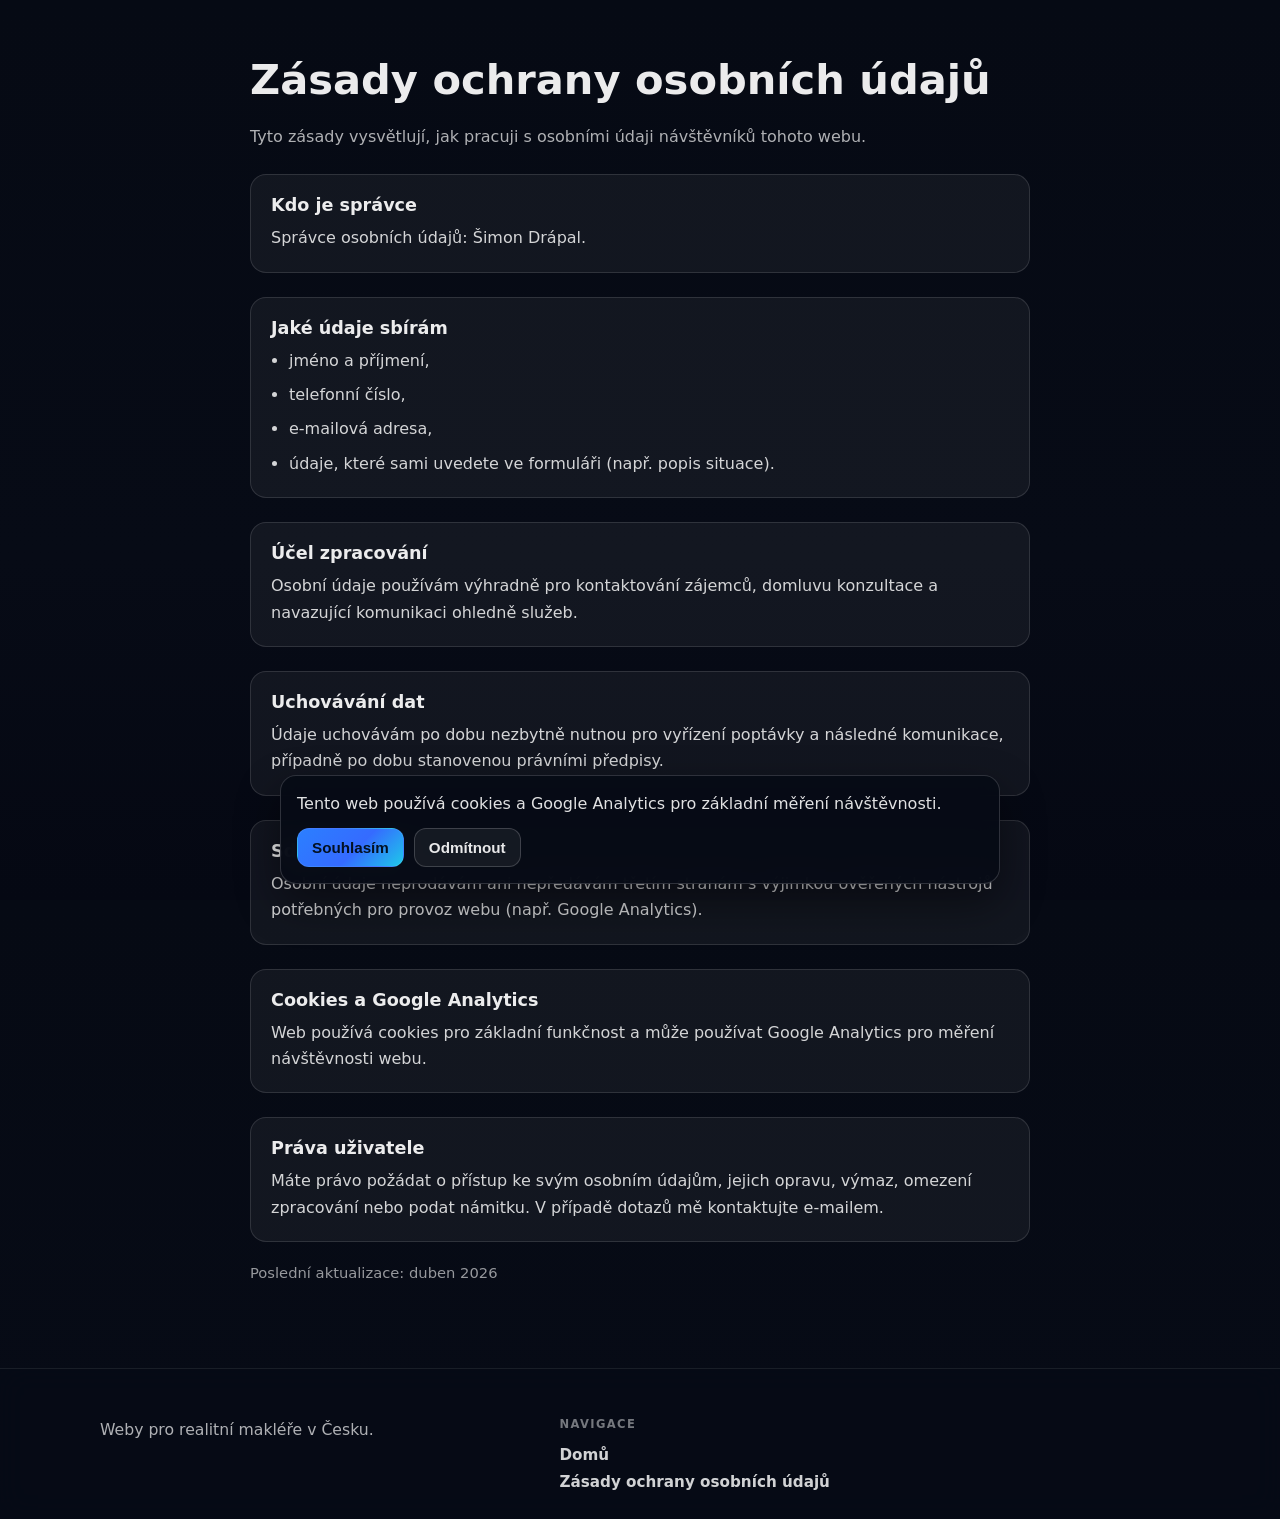
==== privacy-policy.html @ f8b569b1 "privacy policy stránka" ====
<!doctype html>
<html lang="cs">
  <head>
    <meta charset="UTF-8" />
    <meta name="viewport" content="width=device-width, initial-scale=1" />
    <title>Zásady ochrany osobních údajů | Šimon Drápal</title>
    <meta
      name="description"
      content="Zásady ochrany osobních údajů pro web Šimona Drápala."
    />
    <link rel="stylesheet" href="styles.css" />
    <style>
      body {
        padding-top: 0;
      }

      .privacy {
        padding: 56px 0 72px;
      }

      .privacy__wrap {
        max-width: 820px;
      }

      .privacy__title {
        margin: 0 0 20px;
        font-size: clamp(1.9rem, 5vw, 2.6rem);
        line-height: 1.15;
      }

      .privacy__section {
        margin-top: 24px;
        padding: 20px;
        border-radius: 16px;
        border: 1px solid rgba(255, 255, 255, 0.12);
        background: rgba(255, 255, 255, 0.05);
      }

      .privacy__section h2 {
        margin: 0 0 10px;
        font-size: 1.1rem;
      }

      .privacy__section p,
      .privacy__section li {
        margin: 0;
        color: rgba(255, 255, 255, 0.82);
        line-height: 1.65;
      }

      .privacy__section ul {
        margin: 0;
        padding-left: 18px;
        display: grid;
        gap: 8px;
      }

      .privacy__meta {
        margin-top: 22px;
        color: rgba(255, 255, 255, 0.58);
        font-size: 0.92rem;
      }
    </style>
  </head>
  <body>
    <main class="privacy">
      <div class="container privacy__wrap">
        <h1 class="privacy__title">Zásady ochrany osobních údajů</h1>
        <p class="p">
          Tyto zásady vysvětlují, jak pracuji s osobními údaji návštěvníků tohoto webu.
        </p>

        <section class="privacy__section">
          <h2>Kdo je správce</h2>
          <p>Správce osobních údajů: Šimon Drápal.</p>
        </section>

        <section class="privacy__section">
          <h2>Jaké údaje sbírám</h2>
          <ul>
            <li>jméno a příjmení,</li>
            <li>telefonní číslo,</li>
            <li>e-mailová adresa,</li>
            <li>údaje, které sami uvedete ve formuláři (např. popis situace).</li>
          </ul>
        </section>

        <section class="privacy__section">
          <h2>Účel zpracování</h2>
          <p>
            Osobní údaje používám výhradně pro kontaktování zájemců, domluvu konzultace
            a navazující komunikaci ohledně služeb.
          </p>
        </section>

        <section class="privacy__section">
          <h2>Uchovávání dat</h2>
          <p>
            Údaje uchovávám po dobu nezbytně nutnou pro vyřízení poptávky a následné
            komunikace, případně po dobu stanovenou právními předpisy.
          </p>
        </section>

        <section class="privacy__section">
          <h2>Sdílení údajů</h2>
          <p>
            Osobní údaje neprodávám ani nepředávám třetím stranám s výjimkou ověřených
            nástrojů potřebných pro provoz webu (např. Google Analytics).
          </p>
        </section>

        <section class="privacy__section">
          <h2>Cookies a Google Analytics</h2>
          <p>
            Web používá cookies pro základní funkčnost a může používat Google Analytics
            pro měření návštěvnosti webu.
          </p>
        </section>

        <section class="privacy__section">
          <h2>Práva uživatele</h2>
          <p>
            Máte právo požádat o přístup ke svým osobním údajům, jejich opravu, výmaz,
            omezení zpracování nebo podat námitku. V případě dotazů mě kontaktujte
            e-mailem.
          </p>
        </section>

        <p class="privacy__meta">Poslední aktualizace: duben 2026</p>
      </div>
    </main>

    <footer class="footer">
      <div class="container">
        <div class="footer__grid">
          <div class="footer__col">
            <p class="footer__tagline">Weby pro realitní makléře v Česku.</p>
          </div>
          <nav class="footer__col footer__col--nav" aria-label="Navigace v patičce">
            <h2 class="footer__heading">Navigace</h2>
            <ul class="footer__nav">
              <li><a class="footer__nav-link" href="/">Domů</a></li>
              <li><a class="footer__nav-link" href="/privacy-policy">Zásady ochrany osobních údajů</a></li>
            </ul>
          </nav>
        </div>
      </div>
    </footer>

    <script src="analytics.js" defer></script>
    <script src="cookie-consent.js" defer></script>
  </body>
</html>
---- styles.css ----
:root {
  --bg: #070b16;
  --panel: rgba(255, 255, 255, 0.06);
  --panel2: rgba(255, 255, 255, 0.085);
  --stroke: rgba(255, 255, 255, 0.12);
  --text: rgba(255, 255, 255, 0.92);
  --muted: rgba(255, 255, 255, 0.68);
  --muted2: rgba(255, 255, 255, 0.52);

  --accent: #2b7fff;
  --accent2: #22d3ee;
  --shadow: 0 18px 60px rgba(0, 0, 0, 0.55);
  --radius: 18px;
  --radius2: 24px;

  --container: 1120px;
  --header-h: 68px;
}

*,
*::before,
*::after {
  box-sizing: border-box;
}

html,
body {
  height: 100%;
}

html {
  scroll-behavior: smooth;
}

body {
  margin: 0;
  font-family: ui-sans-serif, system-ui, -apple-system, Segoe UI, Roboto, Ubuntu,
    Cantarell, Noto Sans, Helvetica, Arial;
  color: var(--text);
  padding-top: var(--header-h);
  background-color: var(--bg);
  /* Základní pozadí (jednotné). Sekce mají vlastní panely níž. */
  background-image: linear-gradient(180deg, #060a14 0%, var(--bg) 62%, #050813 100%);
  overflow-x: hidden;
}

img {
  max-width: 100%;
  display: block;
}

a {
  color: inherit;
  text-decoration: none;
}

.container {
  max-width: var(--container);
  margin: 0 auto;
  padding: 0 20px;
}

.section {
  padding: 84px 0;
  position: relative;
  isolation: isolate;
}

.section--tight {
  padding: 64px 0;
}

/* Vizuální oddělení sekcí: každý blok má vlastní panel (nepřetéká do dalších). */
main > .section::before {
  content: "";
  position: absolute;
  inset: 0;
  z-index: -1;
  background: rgba(255, 255, 255, 0.02);
  border-top: 1px solid rgba(255, 255, 255, 0.06);
  border-bottom: 1px solid rgba(255, 255, 255, 0.06);
}

main > .section:nth-of-type(even)::before {
  background:
    radial-gradient(900px circle at 15% 15%, rgba(43, 127, 255, 0.10), rgba(43, 127, 255, 0) 62%),
    radial-gradient(700px circle at 90% 40%, rgba(34, 211, 238, 0.08), rgba(34, 211, 238, 0) 60%),
    rgba(255, 255, 255, 0.02);
}

main > .section:nth-of-type(odd)::before {
  background:
    radial-gradient(850px circle at 80% 10%, rgba(43, 127, 255, 0.08), rgba(43, 127, 255, 0) 60%),
    rgba(255, 255, 255, 0.02);
}

.section__header {
  max-width: 760px;
  margin: 0 0 22px;
}

/* Realitní dekorace v sekcích (stejný jazyk jako hero — siluety města / line-art budovy) */
.section--re {
  overflow: hidden;
}

.section--re > .container {
  position: relative;
  z-index: 1;
}

.re-sec {
  position: absolute;
  pointer-events: none;
  z-index: 0;
}

.re-sec__svg {
  display: block;
  width: 100%;
  height: 100%;
}

.re-sec--skyline {
  bottom: 0;
  left: 0;
  right: 0;
  height: min(22vh, 220px);
  display: flex;
  align-items: flex-end;
  justify-content: center;
}

.re-sec--skyline .re-sec__svg {
  width: 125%;
  min-width: 960px;
  max-width: none;
  height: 100%;
  min-height: 112px;
  color: rgba(255, 255, 255, 0.5);
  opacity: 0.5;
}

.re-sec--skyline.re-sec--dim .re-sec__svg {
  opacity: 0.32;
}

.re-sec--mural-tr,
.re-sec--mural-bl,
.re-sec--mural-tl {
  inset: 0;
}

/* Otazníky jen ve sloupci s textem (vpravo od videa), uvnitř .container */
#video .re-sec--questions {
  left: 50%;
  right: 0;
  top: 0;
  bottom: 0;
  display: flex;
  align-items: center;
  justify-content: center;
  padding: 2% 8px 4% 18px;
}

#video .re-sec--questions .re-sec__svg {
  width: 100%;
  max-width: none;
  height: min(44vh, 340px);
  color: rgba(255, 255, 255, 0.2);
}

.re-sec--mural-tr {
  display: flex;
  justify-content: flex-end;
  align-items: flex-start;
  padding: 6% 0 0 38%;
}

.re-sec--mural-tr .re-sec__svg {
  width: min(50vw, 400px);
  height: min(58vh, 460px);
  max-height: 380px;
  color: rgba(255, 255, 255, 0.22);
}

.re-sec--mural-bl {
  display: flex;
  justify-content: flex-start;
  align-items: flex-end;
  padding: 22% 42% 8% 0;
}

.re-sec--mural-bl .re-sec__svg {
  width: min(46vw, 360px);
  height: min(52vh, 420px);
  color: rgba(255, 255, 255, 0.2);
}

.re-sec--mural-tl {
  display: flex;
  justify-content: flex-start;
  align-items: flex-start;
  padding: 4% 32% 0 0;
}

.re-sec--mural-tl .re-sec__svg {
  width: min(48vw, 380px);
  height: min(54vh, 440px);
  color: rgba(255, 255, 255, 0.18);
}

.re-sec--roofs {
  top: 0;
  left: 0;
  right: 0;
  height: 118px;
  display: flex;
  justify-content: center;
  align-items: flex-start;
  padding-top: 6px;
}

.re-sec--roofs .re-sec__svg {
  width: min(92%, 760px);
  height: 88px;
  max-height: 100px;
  color: rgba(255, 255, 255, 0.16);
}

.skip {
  position: absolute;
  left: -9999px;
  top: 10px;
  padding: 10px 12px;
  border-radius: 10px;
  background: #fff;
  color: #111;
  z-index: 9999;
}

.skip:focus {
  left: 12px;
}

.kicker {
  margin: 0 0 14px;
  color: var(--muted);
  letter-spacing: 0.08em;
  text-transform: uppercase;
  font-size: 0.82rem;
}

.h1 {
  margin: 0 0 14px;
  font-size: clamp(2.1rem, 4.6vw, 3.4rem);
  line-height: 1.06;
  letter-spacing: -0.02em;
}

.h1__muted {
  color: rgba(255, 255, 255, 0.78);
}

.h2 {
  margin: 0 0 10px;
  font-size: clamp(1.6rem, 3.2vw, 2.1rem);
  letter-spacing: -0.02em;
  line-height: 1.18;
}

.h3 {
  margin: 0 0 10px;
  font-size: 1.1rem;
  letter-spacing: -0.01em;
  line-height: 1.25;
}

.p {
  margin: 0 0 12px;
  color: var(--muted);
  line-height: 1.65;
}

.p--muted {
  color: var(--muted2);
}

.lead {
  margin: 0 0 22px;
  color: var(--muted);
  line-height: 1.7;
  font-size: 1.05rem;
  max-width: 62ch;
}

/* Problem awareness pod hero — region místo <section>, aby se neměnilo střídání pozadí u ostatních sekcí */
.problems-band {
  position: relative;
  isolation: isolate;
  overflow: hidden;
  padding: clamp(44px, 6.5vw, 72px) 0;
  border-top: 1px solid rgba(255, 255, 255, 0.1);
  background-color: var(--bg);
  text-align: left;
}

/* Rozmazané „portálové“ pozadí (abstraktní listing grid) — nízká intenzita, bez animací */
.problems-band::before {
  content: "";
  position: absolute;
  left: -7%;
  right: -7%;
  top: -9%;
  bottom: -9%;
  z-index: 0;
  background-image: url("images/problems-portal-bg.svg");
  background-size: cover;
  background-position: center 28%;
  transform: scale(1.15);
  filter: blur(14px);
  opacity: 0.14;
  pointer-events: none;
}

/* Tmavý přechod + vignette + jemná mřížka — čitelnost obsahu, tlumený „chaos“ v pozadí */
.problems-band::after {
  content: "";
  position: absolute;
  inset: 0;
  z-index: 1;
  pointer-events: none;
  background:
    radial-gradient(ellipse 100% 92% at 50% 48%, transparent 28%, rgba(0, 0, 0, 0.48) 100%),
    linear-gradient(180deg, rgba(0, 0, 0, 0.52) 0%, rgba(0, 0, 0, 0.14) 46%, rgba(0, 0, 0, 0.4) 100%),
    linear-gradient(135deg, rgba(43, 127, 255, 0.045) 0%, transparent 55%),
    repeating-linear-gradient(
      90deg,
      transparent,
      transparent 34px,
      rgba(255, 255, 255, 0.065) 34px,
      rgba(255, 255, 255, 0.065) 35px
    ),
    repeating-linear-gradient(
      0deg,
      transparent,
      transparent 34px,
      rgba(255, 255, 255, 0.055) 34px,
      rgba(255, 255, 255, 0.055) 35px
    );
}

.problems-band > .container {
  position: relative;
  z-index: 2;
}

.problems-band__inner {
  max-width: 760px;
  margin: 0;
}

.problems-band__title {
  margin: 0 0 clamp(14px, 2.2vw, 20px);
  font-size: clamp(1.42rem, 4.4vw, 2.4rem);
  font-weight: 800;
  line-height: 1.14;
  letter-spacing: -0.03em;
  color: rgba(255, 255, 255, 0.97);
}

.problems-band__intro {
  margin: 0 0 clamp(22px, 3.5vw, 30px);
  max-width: 62ch;
  font-size: clamp(1rem, 2.3vw, 1.14rem);
  line-height: 1.65;
  color: rgba(255, 255, 255, 0.78);
}

.problems-band__list {
  margin: 0;
  padding: 0;
  list-style: none;
  max-width: 54ch;
  display: grid;
  gap: clamp(12px, 2.2vw, 16px);
}

.problems-band__list li {
  position: relative;
  padding-left: 1.25em;
  font-size: clamp(0.96rem, 2.1vw, 1.06rem);
  line-height: 1.55;
  color: rgba(255, 255, 255, 0.92);
}

.problems-band__list li::before {
  content: "";
  position: absolute;
  left: 0;
  top: 0.58em;
  width: 7px;
  height: 7px;
  border-radius: 50%;
  background: linear-gradient(135deg, var(--accent), #356bff);
  box-shadow: 0 0 0 2px rgba(43, 127, 255, 0.22);
}

.problems-band__cta {
  margin-top: clamp(26px, 4vw, 34px);
}

.muted {
  color: var(--muted2);
}

.header {
  position: fixed;
  top: 0;
  left: 0;
  right: 0;
  z-index: 50;
  background: rgba(7, 11, 22, 0.62);
  backdrop-filter: blur(14px);
  border-bottom: 1px solid rgba(255, 255, 255, 0.08);
}

.header__inner {
  display: flex;
  align-items: center;
  justify-content: space-between;
  min-height: var(--header-h);
  gap: 16px;
}

.brand {
  display: inline-flex;
  align-items: center;
  gap: 10px;
  padding: 10px 8px;
  border-radius: 12px;
  color: inherit;
  transition: background 200ms ease, transform 200ms ease, box-shadow 200ms ease;
}

.brand:hover {
  background: rgba(255, 255, 255, 0.07);
  transform: translateY(-1px);
  box-shadow: 0 8px 28px rgba(0, 0, 0, 0.25);
}

.brand:active {
  transform: translateY(0);
  background: rgba(255, 255, 255, 0.05);
}

.brand:focus-visible {
  outline: 2px solid rgba(43, 127, 255, 0.7);
  outline-offset: 2px;
}

.brand__logo {
  width: 32px;
  height: 32px;
  flex-shrink: 0;
  display: block;
  object-fit: contain;
  transition: transform 200ms ease, filter 200ms ease;
}

.brand:hover .brand__logo {
  transform: scale(1.06);
  filter: drop-shadow(0 0 10px rgba(43, 127, 255, 0.35));
}

.brand__name {
  font-weight: 800;
  letter-spacing: -0.01em;
  color: rgba(255, 255, 255, 0.9);
  transition: color 200ms ease;
}

.brand:hover .brand__name {
  color: rgba(255, 255, 255, 1);
}

.nav {
  display: flex;
  align-items: center;
  gap: 12px;
}

.nav__link {
  color: rgba(255, 255, 255, 0.78);
  font-weight: 600;
  font-size: 0.95rem;
  padding: 10px 10px;
  border-radius: 12px;
  transition: background 160ms ease, color 160ms ease;
}

.nav__link:hover {
  background: rgba(255, 255, 255, 0.06);
  color: rgba(255, 255, 255, 0.92);
}

.nav__link:focus-visible {
  outline: 2px solid rgba(43, 127, 255, 0.7);
  outline-offset: 2px;
}

.nav a.nav--current {
  color: rgba(255, 255, 255, 0.95);
  text-decoration: underline;
  text-decoration-thickness: 2px;
  text-underline-offset: 6px;
  text-decoration-color: rgba(43, 127, 255, 0.85);
}

.nav a.nav--current.nav__link:hover {
  text-decoration-color: rgba(34, 211, 238, 0.75);
}

.navToggle {
  display: none;
  appearance: none;
  -webkit-appearance: none;
  background: transparent;
  border: 0;
  border-radius: 0;
  padding: 10px 12px;
  color: var(--text);
  line-height: 0;
  flex-shrink: 0;
}

/* Flex na vnitřním spanu — u <button> často nefunguje column na mobilu (WebKit). */
.navToggle__inner {
  display: flex;
  flex-direction: column;
  align-items: center;
  justify-content: center;
  gap: 5px;
}

.navToggle__bar {
  display: block;
  width: 20px;
  height: 2px;
  flex-shrink: 0;
  background: rgba(255, 255, 255, 0.86);
  margin: 0;
  border-radius: 2px;
}

.btn {
  display: inline-flex;
  align-items: center;
  justify-content: center;
  gap: 10px;
  padding: 12px 16px;
  border-radius: 14px;
  font-weight: 800;
  letter-spacing: -0.01em;
  border: 1px solid transparent;
  cursor: pointer;
  transition: transform 160ms ease, background 160ms ease, border-color 160ms ease,
    box-shadow 160ms ease, color 160ms ease;
  user-select: none;
}

.btn:active {
  transform: translateY(1px);
}

.btn:focus-visible {
  outline: 2px solid rgba(43, 127, 255, 0.7);
  outline-offset: 2px;
}

.btn--primary {
  background: linear-gradient(135deg, var(--accent), #356bff 55%, #1ec8e9);
  color: #041021;
  border-color: rgba(255, 255, 255, 0.08);
  box-shadow: 0 16px 40px rgba(43, 127, 255, 0.22);
}

.btn--primary:hover {
  box-shadow: 0 18px 55px rgba(43, 127, 255, 0.28);
  transform: translateY(-1px);
}

/* Jediné CTA v hlavičce — bez vizuální změny při hoveru */
.nav .btn.btn--primary:hover {
  box-shadow: 0 16px 40px rgba(43, 127, 255, 0.22);
  transform: none;
}

.btn--ghost {
  background: rgba(255, 255, 255, 0.06);
  border-color: rgba(255, 255, 255, 0.14);
  color: rgba(255, 255, 255, 0.9);
}

.btn--ghost:hover {
  background: rgba(255, 255, 255, 0.09);
  transform: translateY(-1px);
}

.btn--sm {
  padding: 10px 12px;
  border-radius: 12px;
  font-size: 0.95rem;
}

.btn--block {
  width: 100%;
}

.link {
  font-weight: 800;
  color: rgba(255, 255, 255, 0.88);
  text-decoration: underline;
  text-decoration-color: rgba(43, 127, 255, 0.55);
  text-underline-offset: 4px;
}

.hero {
  padding-top: 96px;
  position: relative;
  overflow: hidden;
}

/* Velké pozadí: silueta města přes spodní část hero */
.re-hero-bg {
  position: absolute;
  inset: 0;
  z-index: 0;
  pointer-events: none;
  overflow: hidden;
}

.re-hero-bg__glow {
  position: absolute;
  inset: 0;
  background:
    radial-gradient(ellipse 100% 70% at 75% 100%, rgba(43, 127, 255, 0.14) 0%, transparent 50%),
    radial-gradient(ellipse 80% 55% at 12% 85%, rgba(34, 211, 238, 0.09) 0%, transparent 48%);
}

.re-hero-bg__city {
  position: absolute;
  left: 50%;
  bottom: 0;
  transform: translateX(-50%);
  width: 165%;
  min-width: 1100px;
  height: min(58vh, 420px);
  min-height: 200px;
  color: rgba(255, 255, 255, 0.55);
  display: block;
}

.hero .container {
  position: relative;
  z-index: 1;
}

/* Velká line-art dekorace vedle fotky (bytovka + dům + křivka pozemku) */
.hero__re-mural {
  position: absolute;
  z-index: 0;
  left: -8%;
  top: 50%;
  transform: translateY(-50%);
  width: min(92%, 440px);
  height: min(88vh, 580px);
  max-height: none;
  color: rgba(255, 255, 255, 0.38);
  pointer-events: none;
}

.hero__re-mural__svg {
  width: 100%;
  height: 100%;
  display: block;
}

.hero__grid {
  display: grid;
  grid-template-columns: minmax(0, 0.95fr) minmax(0, 1.15fr);
  gap: clamp(28px, 5vw, 52px);
  align-items: center;
}

.hero__cta {
  margin: 10px 0 18px;
}

.hero__cta-stack {
  display: flex;
  flex-direction: column;
  align-items: center;
  gap: 12px;
  width: fit-content;
}

.hero__how-link {
  font-size: 0.95rem;
  font-weight: 700;
}

@keyframes heroCtaWiggle {
  0%,
  6%,
  100% {
    transform: translate3d(0, 0, 0) rotate(0deg);
    box-shadow:
      0 16px 40px rgba(43, 127, 255, 0.22),
      0 0 28px rgba(43, 127, 255, 0.1);
  }
  1% {
    transform: translate3d(-4px, 0, 0) rotate(-0.7deg);
    box-shadow:
      0 19px 48px rgba(43, 127, 255, 0.28),
      0 0 36px rgba(43, 127, 255, 0.15);
  }
  3% {
    transform: translate3d(4px, 0, 0) rotate(0.7deg);
    box-shadow:
      0 19px 48px rgba(43, 127, 255, 0.28),
      0 0 36px rgba(43, 127, 255, 0.15);
  }
  5% {
    transform: translate3d(-3px, 0, 0) rotate(-0.45deg);
    box-shadow:
      0 17px 42px rgba(43, 127, 255, 0.24),
      0 0 30px rgba(43, 127, 255, 0.12);
  }
  7% {
    transform: translate3d(3px, 0, 0) rotate(0.45deg);
    box-shadow:
      0 17px 42px rgba(43, 127, 255, 0.24),
      0 0 30px rgba(43, 127, 255, 0.12);
  }
  9% {
    transform: translate3d(-1px, 0, 0) rotate(-0.2deg);
    box-shadow:
      0 16px 40px rgba(43, 127, 255, 0.22),
      0 0 28px rgba(43, 127, 255, 0.1);
  }
}

.hero__cta .btn.btn--primary {
  animation: heroCtaWiggle 3s linear infinite;
}

.hero__cta .btn.btn--primary:hover,
.hero__cta .btn.btn--primary:focus-visible,
.hero__cta .btn.btn--primary:active {
  animation: none;
}

.hero__media {
  position: relative;
  display: block;
  align-self: center;
  min-width: 0;
}

/* Hero: fotka bez „rámečku“ — žádný border, stín ani zaoblení jako u karty */
.hero-visual {
  margin: 0;
  padding: 0;
  border: 0;
  border-radius: 0;
  box-shadow: none;
  background: transparent;
  overflow: hidden;
}

.hero-visual__img {
  width: 100%;
  height: auto;
  display: block;
  aspect-ratio: 1;
  object-fit: cover;
  object-position: center 28%;
}

@media (min-width: 981px) {
  .hero__grid .hero__media {
    margin-left: -20px;
  }

  .navToggle {
    display: none;
  }
}

.portrait {
  margin: 0;
  margin-top: 0;
  border-radius: 0;
  overflow: visible;
  background: transparent;
  border: 0;
  box-shadow: none;
  position: relative;
  z-index: 1;
}

.portrait__img {
  width: 100%;
  height: auto;
  object-fit: contain;
  background: transparent;
  transform: translateY(clamp(-72px, -6vw, -36px)) scale(1.2);
  transform-origin: top center;
}

.portrait__caption {
  padding: 14px 14px 16px;
  color: rgba(255, 255, 255, 0.82);
  font-size: 0.95rem;
}

.card {
  background: rgba(255, 255, 255, 0.06);
  border: 1px solid rgba(255, 255, 255, 0.12);
  border-radius: var(--radius);
  padding: 18px;
  box-shadow: 0 12px 40px rgba(0, 0, 0, 0.35);
}

.card--note {
  border-color: rgba(43, 127, 255, 0.22);
  background: linear-gradient(180deg, rgba(43, 127, 255, 0.10), rgba(255, 255, 255, 0.05));
}

.card__title {
  margin: 0 0 8px;
  font-weight: 900;
  letter-spacing: -0.01em;
}

.card__text {
  margin: 0 0 10px;
  color: var(--muted);
  line-height: 1.65;
}

.split {
  display: grid;
  grid-template-columns: 1.15fr 0.85fr;
  gap: 22px;
  align-items: start;
}

/* Když má split jen jeden sloupec (např. po odstranění aside), netlač layout do 2 sloupců */
.split:has(> :only-child) {
  grid-template-columns: 1fr;
}

.split--about {
  align-items: center;
}

.split__media {
  min-width: 0;
}

.about-photo {
  margin: 0;
  border-radius: var(--radius2);
  overflow: hidden;
  border: 1px solid rgba(255, 255, 255, 0.12);
  background: rgba(255, 255, 255, 0.05);
  box-shadow: var(--shadow);
  transform-origin: center;
  transition:
    transform 180ms cubic-bezier(0.34, 1.2, 0.64, 1),
    border-color 200ms ease,
    box-shadow 200ms ease;
}

.about-photo:hover {
  transform: scale(1.025);
  border-color: rgba(255, 255, 255, 0.18);
  box-shadow: 0 10px 28px rgba(0, 0, 0, 0.28);
}

.about-photo__img {
  width: 100%;
  height: auto;
  display: block;
  aspect-ratio: 4 / 5;
  object-fit: cover;
}


.list {
  margin: 0 0 14px;
  padding-left: 18px;
  color: var(--muted);
  line-height: 1.7;
}

.steps {
  --steps-gap: clamp(28px, 3vw, 44px);
  display: grid;
  grid-template-columns: 1fr;
  grid-template-rows: 1fr 1fr;
  row-gap: var(--steps-gap);
  min-height: clamp(26rem, 46vh, 38rem);
  position: relative;
}

.steps__row {
  display: grid;
  grid-template-columns: repeat(3, minmax(0, 1fr));
  column-gap: var(--steps-gap);
  min-height: 0;
  height: 100%;
  align-items: stretch;
}

.steps__row--pair {
  grid-template-columns: repeat(3, minmax(0, 1fr));
}

.step {
  position: relative;
  display: flex;
  flex-direction: column;
  height: 100%;
  min-height: 0;
  padding: 20px 18px 18px;
  border-radius: var(--radius);
  background: rgba(255, 255, 255, 0.06);
  border: 1px solid rgba(255, 255, 255, 0.12);
  transition: transform 160ms ease, background 160ms ease, border-color 160ms ease;
}

.step .p {
  flex: 1 1 auto;
  margin-bottom: 0;
}

/* Šipky v řádku (desktop: doprava) */
.steps__row .step:not(:last-child)::before {
  content: "";
  position: absolute;
  top: 50%;
  right: calc(-0.5 * var(--steps-gap));
  width: 16px;
  height: 16px;
  transform: translate(50%, -50%) rotate(45deg);
  border-right: 2px solid rgba(43, 127, 255, 0.85);
  border-top: 2px solid rgba(43, 127, 255, 0.85);
  filter: drop-shadow(0 6px 14px rgba(43, 127, 255, 0.18));
  pointer-events: none;
}

/* Třetí karta: šipka doprava (jako 1 a 2) */
.steps__row:first-child > .step:last-child::before {
  content: "";
  position: absolute;
  top: 50%;
  right: calc(-0.5 * var(--steps-gap));
  left: auto;
  bottom: auto;
  width: 16px;
  height: 16px;
  transform: translate(50%, -50%) rotate(45deg);
  border-right: 2px solid rgba(43, 127, 255, 0.85);
  border-top: 2px solid rgba(43, 127, 255, 0.85);
  filter: drop-shadow(0 6px 14px rgba(43, 127, 255, 0.18));
  pointer-events: none;
}

.step:hover {
  transform: translateY(-2px);
  background: rgba(255, 255, 255, 0.075);
  border-color: rgba(43, 127, 255, 0.24);
}

.step__badge {
  width: 32px;
  height: 32px;
  border-radius: 999px;
  display: inline-flex;
  align-items: center;
  justify-content: center;
  font-weight: 900;
  margin-bottom: 10px;
  background: rgba(43, 127, 255, 0.18);
  border: 1px solid rgba(43, 127, 255, 0.35);
}

.ctaBar {
  margin-top: 18px;
  display: flex;
  align-items: center;
  justify-content: space-between;
  gap: 16px;
  padding: 18px;
  border-radius: var(--radius2);
  background: linear-gradient(135deg, rgba(43, 127, 255, 0.16), rgba(255, 255, 255, 0.06));
  border: 1px solid rgba(255, 255, 255, 0.12);
}

.ctaBar__title {
  margin: 0 0 4px;
  font-weight: 900;
  letter-spacing: -0.01em;
}

.ctaBar__text {
  margin: 0;
  color: var(--muted);
}

.video {
  display: grid;
  grid-template-columns: 1fr 0.95fr;
  gap: 28px;
  align-items: center;
}

.video__copy {
  padding-left: 2px;
}

.video__frame {
  border-radius: var(--radius2);
  overflow: hidden;
  border: 1px solid rgba(255, 255, 255, 0.12);
  background: rgba(255, 255, 255, 0.05);
  box-shadow: var(--shadow);
}

.video__player {
  width: 100%;
  height: auto;
  display: block;
  background: rgba(0, 0, 0, 0.35);
  /* zachová reálný poměr stran videa */
  object-fit: contain;
  max-height: min(520px, 70vh);
}

.video__placeholder {
  height: 100%;
  padding: 22px;
  display: grid;
  align-content: center;
  gap: 10px;
  background: radial-gradient(800px circle at 20% 10%, rgba(43, 127, 255, 0.20), transparent 55%),
    radial-gradient(600px circle at 80% 30%, rgba(34, 211, 238, 0.16), transparent 55%),
    linear-gradient(180deg, rgba(255, 255, 255, 0.06), rgba(255, 255, 255, 0.03));
}

.video__headline {
  margin: 0;
  font-weight: 900;
  font-size: 1.25rem;
  letter-spacing: -0.02em;
}

.video__sub {
  margin: 0;
  color: var(--muted);
  line-height: 1.65;
}

.video__btn {
  justify-self: start;
}

.grid {
  display: grid;
  gap: 14px;
}

.grid--3 {
  grid-template-columns: repeat(3, minmax(0, 1fr));
}

.card--service {
  transition: transform 160ms ease, border-color 160ms ease, background 160ms ease;
}

.card--service:hover {
  transform: translateY(-2px);
  border-color: rgba(43, 127, 255, 0.24);
  background: rgba(255, 255, 255, 0.075);
}

.mini {
  margin: 10px 0 0;
  padding-left: 18px;
  color: var(--muted2);
  line-height: 1.65;
}

.ctaInline {
  margin-top: 16px;
  padding: 16px;
  border-radius: var(--radius2);
  background: rgba(255, 255, 255, 0.05);
  border: 1px solid rgba(255, 255, 255, 0.10);
  display: flex;
  align-items: center;
  justify-content: space-between;
  gap: 14px;
}

.ctaInline__text {
  margin: 0;
  color: rgba(255, 255, 255, 0.84);
  line-height: 1.55;
  font-weight: 700;
}

.work {
  border-radius: var(--radius);
  padding: 18px;
  background: rgba(255, 255, 255, 0.055);
  border: 1px solid rgba(255, 255, 255, 0.12);
  transition: transform 160ms ease, border-color 160ms ease, background 160ms ease;
}

.work:hover {
  transform: translateY(-2px);
  border-color: rgba(43, 127, 255, 0.24);
  background: rgba(255, 255, 255, 0.075);
}

.work__top {
  display: grid;
  gap: 4px;
  margin-bottom: 8px;
}

.work__meta {
  margin: 0;
  color: var(--muted2);
  font-size: 0.92rem;
}

.note {
  margin-top: 14px;
  padding: 18px;
  border-radius: var(--radius2);
  background: linear-gradient(135deg, rgba(43, 127, 255, 0.14), rgba(255, 255, 255, 0.05));
  border: 1px solid rgba(255, 255, 255, 0.12);
  display: flex;
  align-items: center;
  justify-content: space-between;
  gap: 14px;
}

.quote {
  margin: 0;
  padding: 18px;
  border-radius: var(--radius);
  background: rgba(255, 255, 255, 0.055);
  border: 1px solid rgba(255, 255, 255, 0.12);
}

.quote__text {
  margin: 0 0 12px;
  color: rgba(255, 255, 255, 0.84);
  line-height: 1.7;
  font-weight: 650;
}

.quote__by {
  color: var(--muted2);
  font-size: 0.92rem;
}

/* Sekce: příklad projektu pro makléře */
.showcase {
  padding-top: 96px;
  padding-bottom: 96px;
}

.showcase__header {
  margin-bottom: 28px;
}

.showcase__lead {
  max-width: 640px;
}

.showcase__grid {
  display: grid;
  grid-template-columns: minmax(0, 1fr) minmax(0, 1.14fr);
  gap: clamp(32px, 5vw, 56px);
  align-items: center;
  margin-top: 8px;
}

.showcase__copy {
  display: flex;
  flex-direction: column;
  align-items: flex-start;
  max-width: 520px;
}

.showcase__subhd {
  margin: 0 0 12px;
  font-size: 1.15rem;
  font-weight: 850;
  letter-spacing: -0.02em;
  color: rgba(255, 255, 255, 0.94);
}

.showcase__subhd--process {
  margin-bottom: 28px;
}

.showcase__case-intro {
  margin: 0 0 16px;
  color: var(--muted);
  line-height: 1.65;
  max-width: 38rem;
}

.showcase__goals-label {
  margin: 0 0 10px;
  font-weight: 700;
  color: rgba(255, 255, 255, 0.88);
}

.showcase__goal-list {
  list-style: none;
  margin: 0 0 36px;
  padding: 0;
  display: grid;
  gap: 12px;
}

.showcase__goal-list li {
  position: relative;
  padding-left: 22px;
  margin: 0;
  color: var(--muted);
  line-height: 1.65;
  font-size: 1.02rem;
}

.showcase__goal-list li::before {
  content: "";
  position: absolute;
  left: 0;
  top: 0.55em;
  width: 8px;
  height: 8px;
  border-radius: 50%;
  background: linear-gradient(135deg, var(--accent), var(--accent2));
  box-shadow: 0 0 12px rgba(43, 127, 255, 0.4);
}

.showcase__process {
  margin-top: 64px;
}

.showcase__timeline {
  --showcase-t-hgap: clamp(8px, 1.4vw, 16px);
  --showcase-badge-size: 36px;
  list-style: none;
  margin: 0;
  padding: 0;
  display: grid;
  grid-template-columns: repeat(6, minmax(0, 1fr));
  gap: 10px var(--showcase-t-hgap);
  position: relative;
  max-width: 100%;
  align-items: start;
}

/* Úsečky jen mezi kolečky čísel (ne pod nimi) */
.showcase__tstep:not(:last-child)::after {
  content: "";
  position: absolute;
  left: calc(50% + var(--showcase-badge-size) * 0.5);
  top: calc(var(--showcase-badge-size) * 0.5 - 1px);
  width: calc(100% - var(--showcase-badge-size) + var(--showcase-t-hgap));
  height: 2px;
  border-radius: 2px;
  background: linear-gradient(
    90deg,
    rgba(43, 127, 255, 0.5),
    rgba(34, 211, 238, 0.28)
  );
  z-index: 0;
  pointer-events: none;
}

.showcase__tstep {
  display: flex;
  flex-direction: column;
  align-items: center;
  gap: 8px;
  margin: 0;
  padding: 0;
  position: relative;
  z-index: 1;
  text-align: center;
  min-width: 0;
}

.showcase__tstep-num {
  width: var(--showcase-badge-size);
  height: var(--showcase-badge-size);
  border-radius: 10px;
  display: inline-flex;
  align-items: center;
  justify-content: center;
  font-weight: 900;
  font-size: 0.88rem;
  color: rgba(255, 255, 255, 0.96);
  background: linear-gradient(145deg, rgba(43, 127, 255, 0.32), rgba(34, 211, 238, 0.1));
  border: 1px solid rgba(255, 255, 255, 0.12);
  box-shadow: 0 8px 22px rgba(0, 0, 0, 0.3);
  flex-shrink: 0;
  position: relative;
  z-index: 1;
}

.showcase__tstep-body {
  width: 100%;
  padding: 4px 2px 0;
  box-sizing: border-box;
}

.showcase__tstep-title {
  margin: 0;
  font-weight: 800;
  font-size: 0.78rem;
  letter-spacing: -0.01em;
  line-height: 1.32;
  color: rgba(255, 255, 255, 0.9);
}

.showcase__swipe-hint {
  display: none;
}

.showcase__timeline-rail {
  display: contents;
}

@keyframes showcaseSwipeArrow {
  0%,
  100% {
    transform: translateX(0) rotate(45deg);
    opacity: 0.45;
  }
  50% {
    transform: translateX(7px) rotate(45deg);
    opacity: 1;
  }
}

.showcase__preview-col {
  display: flex;
  flex-direction: column;
  align-items: flex-start;
  gap: 12px;
  min-width: 0;
}

.showcase__open-tab {
  font-size: 0.95rem;
  font-weight: 650;
}

/* Jen samotný náhled — bez rámečku, lišty a popisku */
.showcase__preview {
  position: relative;
  margin: 0;
  padding: 0;
  width: 100%;
  min-height: 0;
  height: clamp(320px, 52vh, 580px);
  border: 0;
  border-radius: 0;
  box-shadow: none;
  background: #fff;
  overflow: hidden;
  /* Posun nahoru = skrytí horní lišty vloženého webu; 0 = plná horní část stránky */
  --showcase-iframe-crop-top: 0px;
}

.showcase__iframe {
  position: absolute;
  top: calc(-1 * var(--showcase-iframe-crop-top));
  left: 0;
  width: 100%;
  height: calc(100% + var(--showcase-iframe-crop-top));
  border: 0;
  display: block;
}

.showcase__img {
  width: 100%;
  height: auto;
  display: block;
}

.showcase__cta {
  align-self: flex-start;
}

.btn--lg {
  padding: 15px 30px;
  font-size: 1.06rem;
  font-weight: 800;
  letter-spacing: 0.01em;
  box-shadow: 0 12px 40px rgba(43, 127, 255, 0.3);
}

.btn--lg:hover {
  box-shadow: 0 16px 48px rgba(43, 127, 255, 0.38);
}

.contact {
  display: grid;
  grid-template-columns: 1fr 1fr;
  gap: 18px;
  align-items: start;
}

.pillRow {
  display: flex;
  flex-wrap: wrap;
  gap: 8px;
  margin: 16px 0 18px;
}

.pill {
  padding: 8px 10px;
  border-radius: 999px;
  background: rgba(255, 255, 255, 0.06);
  border: 1px solid rgba(255, 255, 255, 0.12);
  color: rgba(255, 255, 255, 0.82);
  font-weight: 700;
  font-size: 0.9rem;
}

.form {
  padding: 18px;
  border-radius: var(--radius2);
  background: rgba(255, 255, 255, 0.06);
  border: 1px solid rgba(255, 255, 255, 0.12);
  box-shadow: var(--shadow);
}

.form__row {
  display: grid;
  grid-template-columns: 1fr 1fr;
  gap: 12px;
}

.field {
  display: grid;
  gap: 8px;
  margin-bottom: 12px;
}

.field label {
  font-weight: 800;
  font-size: 0.95rem;
  color: rgba(255, 255, 255, 0.86);
}

.field input,
.field textarea {
  width: 100%;
  padding: 12px 12px;
  border-radius: 14px;
  border: 1px solid rgba(255, 255, 255, 0.14);
  background: rgba(0, 0, 0, 0.22);
  color: rgba(255, 255, 255, 0.92);
  outline: none;
  transition: border-color 160ms ease, box-shadow 160ms ease, background 160ms ease;
}

.field textarea {
  resize: vertical;
  min-height: 120px;
}

.field input::placeholder,
.field textarea::placeholder {
  color: rgba(255, 255, 255, 0.45);
}

.field input:focus,
.field textarea:focus {
  border-color: rgba(43, 127, 255, 0.55);
  box-shadow: 0 0 0 4px rgba(43, 127, 255, 0.18);
}

.field--invalid input,
.field--invalid textarea {
  border-color: rgba(244, 63, 94, 0.65);
  box-shadow: 0 0 0 4px rgba(244, 63, 94, 0.12);
}

.field__error {
  margin: 0;
  color: rgba(251, 113, 133, 0.95);
  font-weight: 700;
  font-size: 0.92rem;
  min-height: 1.1em;
}

.form__actions {
  margin-top: 8px;
  display: grid;
  gap: 10px;
}

.form__note {
  margin: 0;
  color: var(--muted2);
  font-size: 0.92rem;
  line-height: 1.5;
}

.form__send-error {
  margin: 0 0 12px;
  padding: 12px 14px;
  border-radius: 14px;
  background: rgba(244, 63, 94, 0.12);
  border: 1px solid rgba(244, 63, 94, 0.35);
  color: rgba(254, 205, 211, 0.98);
  font-size: 0.95rem;
  font-weight: 650;
  line-height: 1.45;
}

.form__send-error[hidden] {
  display: none !important;
}

.form__success {
  margin-top: 14px;
  padding: 14px;
  border-radius: 16px;
  background: rgba(34, 211, 238, 0.12);
  border: 1px solid rgba(34, 211, 238, 0.22);
  color: rgba(255, 255, 255, 0.88);
}

.footer {
  padding: 48px 0 28px;
  border-top: 1px solid rgba(255, 255, 255, 0.08);
  background: rgba(7, 11, 22, 0.55);
  backdrop-filter: blur(14px);
}

.footer__grid {
  display: grid;
  grid-template-columns: minmax(0, 1.15fr) minmax(0, 0.85fr) minmax(0, 0.75fr);
  gap: clamp(28px, 4vw, 48px);
  align-items: start;
}

.footer__tagline {
  margin: 0;
  max-width: 34rem;
  color: var(--muted);
  font-size: 0.98rem;
  line-height: 1.65;
}

.footer__heading {
  margin: 0 0 14px;
  font-size: 0.72rem;
  font-weight: 800;
  letter-spacing: 0.12em;
  text-transform: uppercase;
  color: rgba(255, 255, 255, 0.45);
}

.footer__contact {
  margin: 0;
}

.footer__contact-row {
  display: grid;
  grid-template-columns: 5.5rem minmax(0, 1fr);
  column-gap: 10px;
  row-gap: 2px;
  margin: 0 0 8px;
  font-size: 0.95rem;
  line-height: 1.4;
}

.footer__contact-row:last-child {
  margin-bottom: 0;
}

.footer__contact dt {
  margin: 0;
  color: rgba(255, 255, 255, 0.42);
  font-weight: 600;
}

.footer__contact dd {
  margin: 0;
  color: rgba(255, 255, 255, 0.88);
}

.footer__link {
  color: rgba(255, 255, 255, 0.9);
  text-decoration: underline;
  text-decoration-color: rgba(255, 255, 255, 0.2);
  text-underline-offset: 3px;
  transition: text-decoration-color 160ms ease, color 160ms ease;
}

.footer__link:hover {
  color: #fff;
  text-decoration-color: rgba(43, 127, 255, 0.55);
}

.footer__nav {
  list-style: none;
  margin: 0;
  padding: 0;
  display: grid;
  gap: 8px;
}

.footer__nav-link {
  color: rgba(255, 255, 255, 0.82);
  font-weight: 600;
  font-size: 0.95rem;
  text-decoration: none;
  transition: color 160ms ease;
}

.footer__nav-link:hover {
  color: rgba(255, 255, 255, 1);
}

.footer__nav-link:focus-visible {
  outline: 2px solid rgba(43, 127, 255, 0.65);
  outline-offset: 3px;
  border-radius: 6px;
}

.footer__copyright {
  margin: 40px 0 0;
  padding-top: 22px;
  border-top: 1px solid rgba(255, 255, 255, 0.07);
  font-size: 0.86rem;
  color: var(--muted2);
  text-align: center;
  letter-spacing: 0.02em;
}

.cookie-banner {
  position: fixed;
  left: 16px;
  right: 16px;
  bottom: 16px;
  z-index: 120;
  margin: 0 auto;
  max-width: 720px;
  padding: 16px;
  border-radius: 16px;
  border: 1px solid rgba(255, 255, 255, 0.16);
  background: rgba(7, 11, 22, 0.95);
  box-shadow: 0 18px 44px rgba(0, 0, 0, 0.45);
  backdrop-filter: blur(12px);
}

.cookie-banner__text {
  margin: 0;
  color: rgba(255, 255, 255, 0.88);
  line-height: 1.5;
}

.cookie-banner__actions {
  display: flex;
  gap: 10px;
  margin-top: 12px;
  flex-wrap: wrap;
}

.cookie-banner__btn {
  appearance: none;
  border: 1px solid rgba(255, 255, 255, 0.18);
  border-radius: 12px;
  padding: 10px 14px;
  font-size: 0.95rem;
  font-weight: 700;
  cursor: pointer;
  transition: background 160ms ease, border-color 160ms ease, transform 160ms ease;
}

.cookie-banner__btn:hover {
  transform: translateY(-1px);
}

.cookie-banner__btn--accept {
  background: linear-gradient(135deg, var(--accent), #356bff 55%, #1ec8e9);
  color: #031122;
  border-color: rgba(255, 255, 255, 0.08);
}

.cookie-banner__btn--reject {
  background: rgba(255, 255, 255, 0.06);
  color: rgba(255, 255, 255, 0.9);
}

/* Reveal animation (JS toggles .is-visible) */
.reveal {
  opacity: 0;
  transform: translateY(10px);
  transition: opacity 520ms ease, transform 520ms ease;
  will-change: opacity, transform;
}

.reveal.is-visible {
  opacity: 1;
  transform: translateY(0);
}

@media (prefers-reduced-motion: reduce) {
  html {
    scroll-behavior: auto;
  }
  .btn,
  .brand,
  .brand__logo,
  .brand__name,
  .nav__link,
  .step,
  .card--service,
  .work,
  .reveal,
  .about-photo,
  .about-photo__img {
    transition: none !important;
  }
  .reveal {
    opacity: 1;
    transform: none;
  }
  .about-photo:hover {
    transform: none;
  }
  .showcase__swipe-hint__arrow {
    animation: none;
  }
  .hero__cta .btn.btn--primary {
    animation: none !important;
  }
}

@media (max-width: 980px) {
  .problems-band {
    padding: clamp(60px, 12vw, 92px) 0;
  }

  .re-hero-bg__city {
    width: 200%;
    height: min(42vh, 320px);
    min-height: 160px;
  }

  .hero__re-mural {
    left: 50%;
    transform: translate(-50%, -42%);
    width: min(100%, 360px);
    height: min(65vh, 500px);
    color: rgba(255, 255, 255, 0.28);
  }

  .re-sec--skyline {
    height: min(18vh, 160px);
  }

  .re-sec--skyline .re-sec__svg {
    width: 165%;
    min-width: 720px;
  }

  .re-sec--mural-tr .re-sec__svg,
  .re-sec--mural-bl .re-sec__svg,
  .re-sec--mural-tl .re-sec__svg {
    width: min(78vw, 300px);
    max-height: 320px;
  }

  .re-sec--mural-tr {
    padding: 10% 0 0 20%;
  }

  .re-sec--mural-bl {
    padding: 28% 28% 6% 0;
  }

  #video .re-sec--questions {
    left: 0;
    right: 0;
    padding: 2% 12px 6%;
  }

  #video .re-sec--questions .re-sec__svg {
    height: min(36vh, 260px);
    color: rgba(255, 255, 255, 0.18);
  }

  .re-sec--roofs {
    height: 96px;
  }

  .re-sec--roofs .re-sec__svg {
    width: 100%;
    height: 72px;
  }

  .hero__grid {
    grid-template-columns: 1fr;
  }

  .hero__cta {
    display: flex;
    justify-content: center;
    width: 100%;
  }

  .hero-visual__img {
    aspect-ratio: 4 / 3;
    max-height: min(52vh, 380px);
    object-position: center 25%;
  }
  .split,
  .video,
  .contact {
    grid-template-columns: 1fr;
  }

  .split__media {
    order: -1;
    max-width: 400px;
    margin-left: auto;
    margin-right: auto;
    width: 100%;
  }
  .steps {
    --steps-stack-gap: clamp(40px, 8vw, 56px);
    grid-template-rows: auto;
    min-height: 0;
    row-gap: var(--steps-stack-gap);
  }

  .steps__row {
    display: contents;
  }

  /* Mobil: šipky dolů v mezeře mezi kartami (desktop beze změny výše 980px). */
  .steps__row .step:not(:last-child)::before,
  .steps__row:first-child > .step:last-child::before {
    top: auto;
    right: auto;
    left: 50%;
    bottom: calc(-0.5 * var(--steps-stack-gap));
    transform: translate(-50%, 50%) rotate(135deg);
    border-right: 2px solid rgba(43, 127, 255, 0.85);
    border-top: 2px solid rgba(43, 127, 255, 0.85);
    filter: drop-shadow(0 6px 14px rgba(43, 127, 255, 0.18));
  }
  .grid--3 {
    grid-template-columns: 1fr;
  }

  .showcase {
    padding-top: 72px;
    padding-bottom: 72px;
  }

  .showcase__grid {
    grid-template-columns: 1fr;
    gap: 36px;
  }

  .showcase__preview-col {
    order: -1;
    max-width: 640px;
    margin-left: auto;
    margin-right: auto;
    width: 100%;
    align-items: center;
  }

  .showcase__preview {
    width: 100%;
    height: clamp(280px, 48vh, 420px);
  }

  .showcase__goal-list {
    margin-bottom: 28px;
  }

  .showcase__process {
    margin-top: 48px;
  }

  .showcase__subhd--process {
    margin-bottom: 16px;
  }

  .showcase__swipe-hint {
    display: flex;
    align-items: center;
    justify-content: flex-end;
    gap: 10px;
    margin: 0 0 12px;
    padding-right: 2px;
    max-height: 4rem;
    font-size: 0.8rem;
    font-weight: 650;
    letter-spacing: 0.04em;
    text-transform: uppercase;
    color: rgba(255, 255, 255, 0.5);
    transition: opacity 0.35s ease, max-height 0.35s ease, margin 0.35s ease, padding 0.35s ease;
  }

  .showcase__swipe-hint--done {
    opacity: 0;
    max-height: 0;
    margin: 0;
    padding: 0;
    overflow: hidden;
    pointer-events: none;
  }

  .showcase__swipe-hint__arrow {
    display: block;
    width: 9px;
    height: 9px;
    flex-shrink: 0;
    margin-top: 1px;
    border-right: 2px solid rgba(43, 127, 255, 0.92);
    border-top: 2px solid rgba(43, 127, 255, 0.92);
    filter: drop-shadow(0 0 10px rgba(43, 127, 255, 0.35));
    animation: showcaseSwipeArrow 1.35s ease-in-out infinite;
  }

  .showcase__timeline-rail {
    display: block;
    position: relative;
  }

  .showcase__timeline-rail::after {
    content: "";
    position: absolute;
    top: 0;
    right: 0;
    bottom: 20px;
    width: 44px;
    pointer-events: none;
    z-index: 2;
    background: linear-gradient(90deg, transparent, rgba(7, 11, 22, 0.88));
    transition: opacity 0.35s ease;
  }

  .showcase__timeline-rail--end::after {
    opacity: 0;
    pointer-events: none;
  }

  .showcase__timeline {
    --showcase-t-hgap: 10px;
    --showcase-badge-size: 32px;
    grid-template-columns: repeat(6, minmax(120px, 1fr));
    gap: 8px var(--showcase-t-hgap);
    overflow-x: auto;
    overflow-y: visible;
    padding-bottom: 20px;
    scroll-snap-type: x proximity;
    -webkit-overflow-scrolling: touch;
    scrollbar-gutter: stable;
  }

  .showcase__tstep {
    scroll-snap-align: start;
  }

  .showcase__tstep-num {
    font-size: 0.82rem;
    border-radius: 9px;
  }

  .showcase__tstep-title {
    font-size: 0.72rem;
    line-height: 1.3;
  }

  .note,
  .ctaBar,
  .ctaInline {
    flex-direction: column;
    align-items: stretch;
  }
  .footer__grid {
    grid-template-columns: 1fr;
    gap: 32px;
  }

  .footer__copyright {
    text-align: left;
    margin-top: 32px;
  }

  .cookie-banner {
    left: 12px;
    right: 12px;
    bottom: 12px;
    padding: 14px;
  }

  .cookie-banner__actions {
    flex-direction: column;
    align-items: stretch;
  }

  .navToggle {
    display: inline-block;
    margin-left: auto;
    vertical-align: middle;
  }

  .nav {
    position: fixed;
    top: var(--header-h);
    right: 16px;
    left: 16px;
    padding: 12px;
    background: rgba(7, 11, 22, 0.92);
    border: 0;
    border-radius: 18px;
    backdrop-filter: blur(14px);
    box-shadow: var(--shadow);
    display: none;
    flex-direction: column;
    align-items: stretch;
    gap: 8px;
  }

  body.nav-open .nav {
    display: flex;
  }

  .nav__link,
  .nav .btn {
    width: 100%;
    justify-content: center;
  }
}

/* Sekce Služby: kód zůstává v HTML, zatím se nezobrazuje */
#sluzby {
  display: none;
}
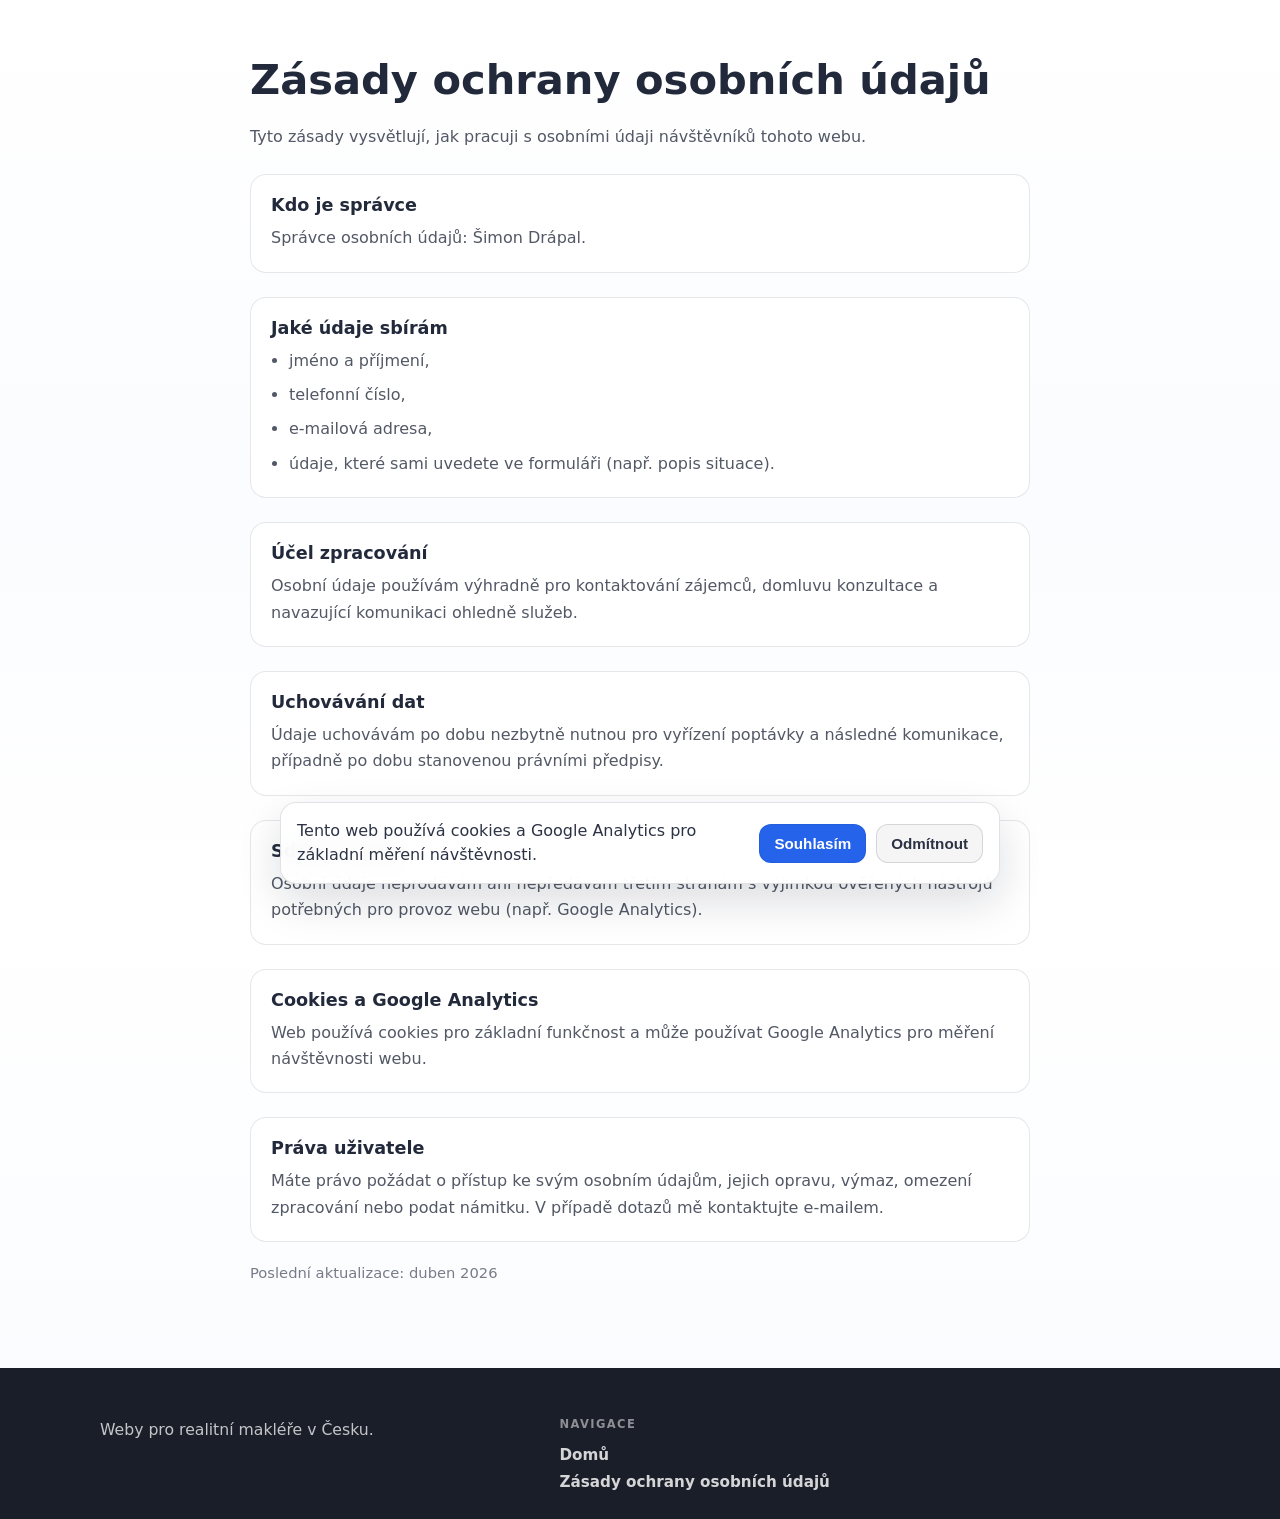
==== commit 4c5e55da: "úprava na světlý vizuál + upraven celkově vizuál + videohovor změněn na konzultaci" ====
--- a/privacy-policy.html
+++ b/privacy-policy.html
@@ -32,8 +32,8 @@
         margin-top: 24px;
         padding: 20px;
         border-radius: 16px;
-        border: 1px solid rgba(255, 255, 255, 0.12);
-        background: rgba(255, 255, 255, 0.05);
+        border: 1px solid rgba(15, 23, 42, 0.10);
+        background: rgba(255, 255, 255, 0.86);
       }
 
       .privacy__section h2 {
@@ -44,7 +44,7 @@
       .privacy__section p,
       .privacy__section li {
         margin: 0;
-        color: rgba(255, 255, 255, 0.82);
+        color: var(--muted);
         line-height: 1.65;
       }
 
@@ -57,7 +57,7 @@
 
       .privacy__meta {
         margin-top: 22px;
-        color: rgba(255, 255, 255, 0.58);
+        color: var(--muted2);
         font-size: 0.92rem;
       }
     </style>
--- a/styles.css
+++ b/styles.css
@@ -1,15 +1,15 @@
 :root {
-  --bg: #070b16;
-  --panel: rgba(255, 255, 255, 0.06);
-  --panel2: rgba(255, 255, 255, 0.085);
-  --stroke: rgba(255, 255, 255, 0.12);
-  --text: rgba(255, 255, 255, 0.92);
-  --muted: rgba(255, 255, 255, 0.68);
-  --muted2: rgba(255, 255, 255, 0.52);
-
-  --accent: #2b7fff;
-  --accent2: #22d3ee;
-  --shadow: 0 18px 60px rgba(0, 0, 0, 0.55);
+  --bg: #ffffff;
+  --panel: rgba(255, 255, 255, 0.92);
+  --panel2: rgba(255, 255, 255, 0.82);
+  --stroke: rgba(15, 23, 42, 0.10);
+  --text: rgba(15, 23, 42, 0.92);
+  --muted: rgba(15, 23, 42, 0.72);
+  --muted2: rgba(15, 23, 42, 0.56);
+
+  --accent: #2563eb;
+  --accent2: #0ea5e9;
+  --shadow: 0 18px 60px rgba(15, 23, 42, 0.12);
   --radius: 18px;
   --radius2: 24px;
 
@@ -40,7 +40,7 @@
   padding-top: var(--header-h);
   background-color: var(--bg);
   /* Základní pozadí (jednotné). Sekce mají vlastní panely níž. */
-  background-image: linear-gradient(180deg, #060a14 0%, var(--bg) 62%, #050813 100%);
+  background-image: linear-gradient(180deg, #ffffff 0%, #fbfcff 55%, #ffffff 100%);
   overflow-x: hidden;
 }
 
@@ -76,22 +76,17 @@
   position: absolute;
   inset: 0;
   z-index: -1;
-  background: rgba(255, 255, 255, 0.02);
-  border-top: 1px solid rgba(255, 255, 255, 0.06);
-  border-bottom: 1px solid rgba(255, 255, 255, 0.06);
+  background: rgba(255, 255, 255, 0.86);
+  border-top: 1px solid rgba(15, 23, 42, 0.06);
+  border-bottom: 1px solid rgba(15, 23, 42, 0.06);
 }
 
 main > .section:nth-of-type(even)::before {
-  background:
-    radial-gradient(900px circle at 15% 15%, rgba(43, 127, 255, 0.10), rgba(43, 127, 255, 0) 62%),
-    radial-gradient(700px circle at 90% 40%, rgba(34, 211, 238, 0.08), rgba(34, 211, 238, 0) 60%),
-    rgba(255, 255, 255, 0.02);
+  background: rgba(255, 255, 255, 0.86);
 }
 
 main > .section:nth-of-type(odd)::before {
-  background:
-    radial-gradient(850px circle at 80% 10%, rgba(43, 127, 255, 0.08), rgba(43, 127, 255, 0) 60%),
-    rgba(255, 255, 255, 0.02);
+  background: rgba(255, 255, 255, 0.86);
 }
 
 .section__header {
@@ -137,7 +132,7 @@
   max-width: none;
   height: 100%;
   min-height: 112px;
-  color: rgba(255, 255, 255, 0.5);
+  color: rgba(15, 23, 42, 0.26);
   opacity: 0.5;
 }
 
@@ -167,7 +162,7 @@
   width: 100%;
   max-width: none;
   height: min(44vh, 340px);
-  color: rgba(255, 255, 255, 0.2);
+  color: rgba(15, 23, 42, 0.18);
 }
 
 .re-sec--mural-tr {
@@ -181,7 +176,7 @@
   width: min(50vw, 400px);
   height: min(58vh, 460px);
   max-height: 380px;
-  color: rgba(255, 255, 255, 0.22);
+  color: rgba(15, 23, 42, 0.16);
 }
 
 .re-sec--mural-bl {
@@ -194,7 +189,7 @@
 .re-sec--mural-bl .re-sec__svg {
   width: min(46vw, 360px);
   height: min(52vh, 420px);
-  color: rgba(255, 255, 255, 0.2);
+  color: rgba(15, 23, 42, 0.15);
 }
 
 .re-sec--mural-tl {
@@ -207,7 +202,7 @@
 .re-sec--mural-tl .re-sec__svg {
   width: min(48vw, 380px);
   height: min(54vh, 440px);
-  color: rgba(255, 255, 255, 0.18);
+  color: rgba(15, 23, 42, 0.14);
 }
 
 .re-sec--roofs {
@@ -225,7 +220,7 @@
   width: min(92%, 760px);
   height: 88px;
   max-height: 100px;
-  color: rgba(255, 255, 255, 0.16);
+  color: rgba(15, 23, 42, 0.14);
 }
 
 .skip {
@@ -259,7 +254,7 @@
 }
 
 .h1__muted {
-  color: rgba(255, 255, 255, 0.78);
+  color: var(--muted);
 }
 
 .h2 {
@@ -300,7 +295,7 @@
   isolation: isolate;
   overflow: hidden;
   padding: clamp(44px, 6.5vw, 72px) 0;
-  border-top: 1px solid rgba(255, 255, 255, 0.1);
+  border-top: 1px solid rgba(15, 23, 42, 0.08);
   background-color: var(--bg);
   text-align: left;
 }
@@ -331,22 +326,21 @@
   z-index: 1;
   pointer-events: none;
   background:
-    radial-gradient(ellipse 100% 92% at 50% 48%, transparent 28%, rgba(0, 0, 0, 0.48) 100%),
-    linear-gradient(180deg, rgba(0, 0, 0, 0.52) 0%, rgba(0, 0, 0, 0.14) 46%, rgba(0, 0, 0, 0.4) 100%),
-    linear-gradient(135deg, rgba(43, 127, 255, 0.045) 0%, transparent 55%),
+    radial-gradient(ellipse 100% 92% at 50% 48%, transparent 38%, rgba(15, 23, 42, 0.10) 100%),
+    linear-gradient(180deg, rgba(255, 255, 255, 0.52) 0%, rgba(255, 255, 255, 0.18) 46%, rgba(255, 255, 255, 0.46) 100%),
     repeating-linear-gradient(
       90deg,
       transparent,
       transparent 34px,
-      rgba(255, 255, 255, 0.065) 34px,
-      rgba(255, 255, 255, 0.065) 35px
+      rgba(15, 23, 42, 0.055) 34px,
+      rgba(15, 23, 42, 0.055) 35px
     ),
     repeating-linear-gradient(
       0deg,
       transparent,
       transparent 34px,
-      rgba(255, 255, 255, 0.055) 34px,
-      rgba(255, 255, 255, 0.055) 35px
+      rgba(15, 23, 42, 0.045) 34px,
+      rgba(15, 23, 42, 0.045) 35px
     );
 }
 
@@ -366,7 +360,7 @@
   font-weight: 800;
   line-height: 1.14;
   letter-spacing: -0.03em;
-  color: rgba(255, 255, 255, 0.97);
+  color: var(--text);
 }
 
 .problems-band__intro {
@@ -374,7 +368,7 @@
   max-width: 62ch;
   font-size: clamp(1rem, 2.3vw, 1.14rem);
   line-height: 1.65;
-  color: rgba(255, 255, 255, 0.78);
+  color: var(--muted);
 }
 
 .problems-band__list {
@@ -391,7 +385,7 @@
   padding-left: 1.25em;
   font-size: clamp(0.96rem, 2.1vw, 1.06rem);
   line-height: 1.55;
-  color: rgba(255, 255, 255, 0.92);
+  color: var(--text);
 }
 
 .problems-band__list li::before {
@@ -420,9 +414,9 @@
   left: 0;
   right: 0;
   z-index: 50;
-  background: rgba(7, 11, 22, 0.62);
+  background: rgba(255, 255, 255, 0.75);
   backdrop-filter: blur(14px);
-  border-bottom: 1px solid rgba(255, 255, 255, 0.08);
+  border-bottom: 1px solid rgba(15, 23, 42, 0.10);
 }
 
 .header__inner {
@@ -444,14 +438,14 @@
 }
 
 .brand:hover {
-  background: rgba(255, 255, 255, 0.07);
-  transform: translateY(-1px);
-  box-shadow: 0 8px 28px rgba(0, 0, 0, 0.25);
+  background: transparent;
+  transform: none;
+  box-shadow: none;
 }
 
 .brand:active {
-  transform: translateY(0);
-  background: rgba(255, 255, 255, 0.05);
+  transform: none;
+  background: transparent;
 }
 
 .brand:focus-visible {
@@ -469,19 +463,19 @@
 }
 
 .brand:hover .brand__logo {
-  transform: scale(1.06);
-  filter: drop-shadow(0 0 10px rgba(43, 127, 255, 0.35));
+  transform: none;
+  filter: none;
 }
 
 .brand__name {
   font-weight: 800;
   letter-spacing: -0.01em;
-  color: rgba(255, 255, 255, 0.9);
+  color: rgba(15, 23, 42, 0.92);
   transition: color 200ms ease;
 }
 
 .brand:hover .brand__name {
-  color: rgba(255, 255, 255, 1);
+  color: rgba(15, 23, 42, 0.92);
 }
 
 .nav {
@@ -491,7 +485,7 @@
 }
 
 .nav__link {
-  color: rgba(255, 255, 255, 0.78);
+  color: rgba(15, 23, 42, 0.78);
   font-weight: 600;
   font-size: 0.95rem;
   padding: 10px 10px;
@@ -500,8 +494,8 @@
 }
 
 .nav__link:hover {
-  background: rgba(255, 255, 255, 0.06);
-  color: rgba(255, 255, 255, 0.92);
+  background: rgba(15, 23, 42, 0.04);
+  color: rgba(15, 23, 42, 0.92);
 }
 
 .nav__link:focus-visible {
@@ -510,15 +504,15 @@
 }
 
 .nav a.nav--current {
-  color: rgba(255, 255, 255, 0.95);
+  color: rgba(15, 23, 42, 0.95);
   text-decoration: underline;
   text-decoration-thickness: 2px;
-  text-underline-offset: 6px;
-  text-decoration-color: rgba(43, 127, 255, 0.85);
+  text-underline-offset: 10px;
+  text-decoration-color: rgba(37, 99, 235, 0.85);
 }
 
 .nav a.nav--current.nav__link:hover {
-  text-decoration-color: rgba(34, 211, 238, 0.75);
+  text-decoration-color: rgba(14, 165, 233, 0.75);
 }
 
 .navToggle {
@@ -548,7 +542,7 @@
   width: 20px;
   height: 2px;
   flex-shrink: 0;
-  background: rgba(255, 255, 255, 0.86);
+  background: currentColor;
   margin: 0;
   border-radius: 2px;
 }
@@ -579,9 +573,9 @@
 }
 
 .btn--primary {
-  background: linear-gradient(135deg, var(--accent), #356bff 55%, #1ec8e9);
-  color: #041021;
-  border-color: rgba(255, 255, 255, 0.08);
+  background: #2563eb;
+  color: #ffffff;
+  border-color: rgba(15, 23, 42, 0.10);
   box-shadow: 0 16px 40px rgba(43, 127, 255, 0.22);
 }
 
@@ -597,13 +591,13 @@
 }
 
 .btn--ghost {
-  background: rgba(255, 255, 255, 0.06);
-  border-color: rgba(255, 255, 255, 0.14);
-  color: rgba(255, 255, 255, 0.9);
+  background: rgba(15, 23, 42, 0.04);
+  border-color: rgba(15, 23, 42, 0.14);
+  color: rgba(15, 23, 42, 0.9);
 }
 
 .btn--ghost:hover {
-  background: rgba(255, 255, 255, 0.09);
+  background: rgba(15, 23, 42, 0.06);
   transform: translateY(-1px);
 }
 
@@ -619,9 +613,9 @@
 
 .link {
   font-weight: 800;
-  color: rgba(255, 255, 255, 0.88);
+  color: rgba(15, 23, 42, 0.88);
   text-decoration: underline;
-  text-decoration-color: rgba(43, 127, 255, 0.55);
+  text-decoration-color: rgba(37, 99, 235, 0.50);
   text-underline-offset: 4px;
 }
 
@@ -657,7 +651,7 @@
   min-width: 1100px;
   height: min(58vh, 420px);
   min-height: 200px;
-  color: rgba(255, 255, 255, 0.55);
+  color: rgba(15, 23, 42, 0.18);
   display: block;
 }
 
@@ -676,7 +670,7 @@
   width: min(92%, 440px);
   height: min(88vh, 580px);
   max-height: none;
-  color: rgba(255, 255, 255, 0.38);
+  color: rgba(15, 23, 42, 0.16);
   pointer-events: none;
 }
 
@@ -821,16 +815,16 @@
 
 .portrait__caption {
   padding: 14px 14px 16px;
-  color: rgba(255, 255, 255, 0.82);
+  color: var(--muted);
   font-size: 0.95rem;
 }
 
 .card {
-  background: rgba(255, 255, 255, 0.06);
-  border: 1px solid rgba(255, 255, 255, 0.12);
+  background: rgba(255, 255, 255, 0.82);
+  border: 1px solid rgba(15, 23, 42, 0.10);
   border-radius: var(--radius);
   padding: 18px;
-  box-shadow: 0 12px 40px rgba(0, 0, 0, 0.35);
+  box-shadow: 0 12px 34px rgba(15, 23, 42, 0.10);
 }
 
 .card--note {
@@ -874,8 +868,8 @@
   margin: 0;
   border-radius: var(--radius2);
   overflow: hidden;
-  border: 1px solid rgba(255, 255, 255, 0.12);
-  background: rgba(255, 255, 255, 0.05);
+  border: 1px solid rgba(15, 23, 42, 0.10);
+  background: rgba(255, 255, 255, 0.82);
   box-shadow: var(--shadow);
   transform-origin: center;
   transition:
@@ -886,7 +880,7 @@
 
 .about-photo:hover {
   transform: scale(1.025);
-  border-color: rgba(255, 255, 255, 0.18);
+  border-color: rgba(37, 99, 235, 0.18);
   box-shadow: 0 10px 28px rgba(0, 0, 0, 0.28);
 }
 
@@ -937,8 +931,8 @@
   min-height: 0;
   padding: 20px 18px 18px;
   border-radius: var(--radius);
-  background: rgba(255, 255, 255, 0.06);
-  border: 1px solid rgba(255, 255, 255, 0.12);
+  background: rgba(255, 255, 255, 0.82);
+  border: 1px solid rgba(15, 23, 42, 0.10);
   transition: transform 160ms ease, background 160ms ease, border-color 160ms ease;
 }
 
@@ -981,8 +975,8 @@
 
 .step:hover {
   transform: translateY(-2px);
-  background: rgba(255, 255, 255, 0.075);
-  border-color: rgba(43, 127, 255, 0.24);
+  background: rgba(255, 255, 255, 0.92);
+  border-color: rgba(37, 99, 235, 0.18);
 }
 
 .step__badge {
@@ -994,8 +988,18 @@
   justify-content: center;
   font-weight: 900;
   margin-bottom: 10px;
-  background: rgba(43, 127, 255, 0.18);
-  border: 1px solid rgba(43, 127, 255, 0.35);
+  background: rgba(15, 23, 42, 0.06);
+  border: 1px solid rgba(15, 23, 42, 0.16);
+  color: rgba(15, 23, 42, 0.88);
+}
+
+/* „Dělám věci trochu jinak“: čísla modře, bez badge pozadí */
+#proces .step__badge {
+  background: transparent;
+  border-color: rgba(15, 23, 42, 0.28);
+  color: var(--accent);
+  font-size: 1.1rem;
+  align-self: flex-start;
 }
 
 .ctaBar {
@@ -1108,8 +1112,8 @@
   margin-top: 16px;
   padding: 16px;
   border-radius: var(--radius2);
-  background: rgba(255, 255, 255, 0.05);
-  border: 1px solid rgba(255, 255, 255, 0.10);
+  background: rgba(255, 255, 255, 0.82);
+  border: 1px solid rgba(15, 23, 42, 0.10);
   display: flex;
   align-items: center;
   justify-content: space-between;
@@ -1118,7 +1122,7 @@
 
 .ctaInline__text {
   margin: 0;
-  color: rgba(255, 255, 255, 0.84);
+  color: var(--text);
   line-height: 1.55;
   font-weight: 700;
 }
@@ -1126,15 +1130,15 @@
 .work {
   border-radius: var(--radius);
   padding: 18px;
-  background: rgba(255, 255, 255, 0.055);
-  border: 1px solid rgba(255, 255, 255, 0.12);
+  background: rgba(255, 255, 255, 0.82);
+  border: 1px solid rgba(15, 23, 42, 0.10);
   transition: transform 160ms ease, border-color 160ms ease, background 160ms ease;
 }
 
 .work:hover {
   transform: translateY(-2px);
   border-color: rgba(43, 127, 255, 0.24);
-  background: rgba(255, 255, 255, 0.075);
+  background: rgba(255, 255, 255, 0.92);
 }
 
 .work__top {
@@ -1154,7 +1158,7 @@
   padding: 18px;
   border-radius: var(--radius2);
   background: linear-gradient(135deg, rgba(43, 127, 255, 0.14), rgba(255, 255, 255, 0.05));
-  border: 1px solid rgba(255, 255, 255, 0.12);
+  border: 1px solid rgba(15, 23, 42, 0.10);
   display: flex;
   align-items: center;
   justify-content: space-between;
@@ -1165,13 +1169,13 @@
   margin: 0;
   padding: 18px;
   border-radius: var(--radius);
-  background: rgba(255, 255, 255, 0.055);
-  border: 1px solid rgba(255, 255, 255, 0.12);
+  background: rgba(255, 255, 255, 0.82);
+  border: 1px solid rgba(15, 23, 42, 0.10);
 }
 
 .quote__text {
   margin: 0 0 12px;
-  color: rgba(255, 255, 255, 0.84);
+  color: var(--text);
   line-height: 1.7;
   font-weight: 650;
 }
@@ -1215,7 +1219,7 @@
   font-size: 1.15rem;
   font-weight: 850;
   letter-spacing: -0.02em;
-  color: rgba(255, 255, 255, 0.94);
+  color: var(--text);
 }
 
 .showcase__subhd--process {
@@ -1232,7 +1236,7 @@
 .showcase__goals-label {
   margin: 0 0 10px;
   font-weight: 700;
-  color: rgba(255, 255, 255, 0.88);
+  color: var(--text);
 }
 
 .showcase__goal-list {
@@ -1322,10 +1326,10 @@
   justify-content: center;
   font-weight: 900;
   font-size: 0.88rem;
-  color: rgba(255, 255, 255, 0.96);
-  background: linear-gradient(145deg, rgba(43, 127, 255, 0.32), rgba(34, 211, 238, 0.1));
-  border: 1px solid rgba(255, 255, 255, 0.12);
-  box-shadow: 0 8px 22px rgba(0, 0, 0, 0.3);
+  color: rgba(15, 23, 42, 0.92);
+  background: rgba(255, 255, 255, 0.98);
+  border: 1px solid rgba(15, 23, 42, 0.12);
+  box-shadow: 0 8px 22px rgba(15, 23, 42, 0.12);
   flex-shrink: 0;
   position: relative;
   z-index: 1;
@@ -1343,7 +1347,7 @@
   font-size: 0.78rem;
   letter-spacing: -0.01em;
   line-height: 1.32;
-  color: rgba(255, 255, 255, 0.9);
+  color: var(--text);
 }
 
 .showcase__swipe-hint {
@@ -1387,9 +1391,9 @@
   width: 100%;
   min-height: 0;
   height: clamp(320px, 52vh, 580px);
-  border: 0;
-  border-radius: 0;
-  box-shadow: none;
+  border: 1px solid rgba(15, 23, 42, 0.12);
+  border-radius: 12px;
+  box-shadow: 0 12px 34px rgba(15, 23, 42, 0.10);
   background: #fff;
   overflow: hidden;
   /* Posun nahoru = skrytí horní lišty vloženého webu; 0 = plná horní část stránky */
@@ -1435,6 +1439,66 @@
   align-items: start;
 }
 
+/* Sekce kontakt (Domluvme si nezávaznou konzultaci) — tmavší pocit oproti zbytku světlého webu */
+#kontakt.section::before {
+  background: linear-gradient(180deg, rgba(7, 11, 22, 0.96), rgba(7, 11, 22, 0.94));
+  border-top-color: rgba(255, 255, 255, 0.10);
+  border-bottom-color: rgba(255, 255, 255, 0.10);
+}
+
+#kontakt {
+  --text: rgba(255, 255, 255, 0.92);
+  --muted: rgba(255, 255, 255, 0.72);
+  --muted2: rgba(255, 255, 255, 0.56);
+}
+
+#kontakt .pill {
+  background: rgba(255, 255, 255, 0.08);
+  border-color: rgba(255, 255, 255, 0.14);
+  color: rgba(255, 255, 255, 0.86);
+}
+
+#kontakt .h1,
+#kontakt .h2,
+#kontakt .h3 {
+  color: var(--text);
+}
+
+#kontakt a {
+  color: inherit;
+}
+
+#kontakt .link {
+  color: rgba(255, 255, 255, 0.92);
+  text-decoration-color: rgba(37, 99, 235, 0.60);
+}
+
+#kontakt .form {
+  background: rgba(255, 255, 255, 0.06);
+  border-color: rgba(255, 255, 255, 0.14);
+  box-shadow: 0 18px 54px rgba(0, 0, 0, 0.32);
+}
+
+#kontakt .field label {
+  color: rgba(255, 255, 255, 0.88);
+}
+
+#kontakt .field input,
+#kontakt .field textarea {
+  border-color: rgba(255, 255, 255, 0.16);
+  background: rgba(0, 0, 0, 0.22);
+  color: rgba(255, 255, 255, 0.92);
+}
+
+#kontakt .field input::placeholder,
+#kontakt .field textarea::placeholder {
+  color: rgba(255, 255, 255, 0.50);
+}
+
+#kontakt .form__success {
+  color: rgba(255, 255, 255, 0.92);
+}
+
 .pillRow {
   display: flex;
   flex-wrap: wrap;
@@ -1445,9 +1509,9 @@
 .pill {
   padding: 8px 10px;
   border-radius: 999px;
-  background: rgba(255, 255, 255, 0.06);
-  border: 1px solid rgba(255, 255, 255, 0.12);
-  color: rgba(255, 255, 255, 0.82);
+  background: rgba(15, 23, 42, 0.04);
+  border: 1px solid rgba(15, 23, 42, 0.10);
+  color: rgba(15, 23, 42, 0.82);
   font-weight: 700;
   font-size: 0.9rem;
 }
@@ -1455,8 +1519,8 @@
 .form {
   padding: 18px;
   border-radius: var(--radius2);
-  background: rgba(255, 255, 255, 0.06);
-  border: 1px solid rgba(255, 255, 255, 0.12);
+  background: rgba(255, 255, 255, 0.85);
+  border: 1px solid rgba(15, 23, 42, 0.10);
   box-shadow: var(--shadow);
 }
 
@@ -1475,7 +1539,7 @@
 .field label {
   font-weight: 800;
   font-size: 0.95rem;
-  color: rgba(255, 255, 255, 0.86);
+  color: rgba(15, 23, 42, 0.86);
 }
 
 .field input,
@@ -1483,9 +1547,9 @@
   width: 100%;
   padding: 12px 12px;
   border-radius: 14px;
-  border: 1px solid rgba(255, 255, 255, 0.14);
-  background: rgba(0, 0, 0, 0.22);
-  color: rgba(255, 255, 255, 0.92);
+  border: 1px solid rgba(15, 23, 42, 0.12);
+  background: rgba(255, 255, 255, 0.95);
+  color: rgba(15, 23, 42, 0.92);
   outline: none;
   transition: border-color 160ms ease, box-shadow 160ms ease, background 160ms ease;
 }
@@ -1497,7 +1561,7 @@
 
 .field input::placeholder,
 .field textarea::placeholder {
-  color: rgba(255, 255, 255, 0.45);
+  color: rgba(15, 23, 42, 0.45);
 }
 
 .field input:focus,
@@ -1555,13 +1619,13 @@
   border-radius: 16px;
   background: rgba(34, 211, 238, 0.12);
   border: 1px solid rgba(34, 211, 238, 0.22);
-  color: rgba(255, 255, 255, 0.88);
+  color: rgba(15, 23, 42, 0.88);
 }
 
 .footer {
   padding: 48px 0 28px;
-  border-top: 1px solid rgba(255, 255, 255, 0.08);
-  background: rgba(7, 11, 22, 0.55);
+  border-top: 1px solid rgba(15, 23, 42, 0.10);
+  background: rgba(7, 11, 22, 0.92);
   backdrop-filter: blur(14px);
 }
 
@@ -1575,7 +1639,7 @@
 .footer__tagline {
   margin: 0;
   max-width: 34rem;
-  color: var(--muted);
+  color: rgba(255, 255, 255, 0.74);
   font-size: 0.98rem;
   line-height: 1.65;
 }
@@ -1586,7 +1650,7 @@
   font-weight: 800;
   letter-spacing: 0.12em;
   text-transform: uppercase;
-  color: rgba(255, 255, 255, 0.45);
+  color: rgba(255, 255, 255, 0.50);
 }
 
 .footer__contact {
@@ -1609,26 +1673,26 @@
 
 .footer__contact dt {
   margin: 0;
-  color: rgba(255, 255, 255, 0.42);
+  color: rgba(255, 255, 255, 0.50);
   font-weight: 600;
 }
 
 .footer__contact dd {
   margin: 0;
-  color: rgba(255, 255, 255, 0.88);
+  color: rgba(255, 255, 255, 0.90);
 }
 
 .footer__link {
-  color: rgba(255, 255, 255, 0.9);
+  color: rgba(255, 255, 255, 0.92);
   text-decoration: underline;
-  text-decoration-color: rgba(255, 255, 255, 0.2);
+  text-decoration-color: rgba(255, 255, 255, 0.24);
   text-underline-offset: 3px;
   transition: text-decoration-color 160ms ease, color 160ms ease;
 }
 
 .footer__link:hover {
   color: #fff;
-  text-decoration-color: rgba(43, 127, 255, 0.55);
+  text-decoration-color: rgba(37, 99, 235, 0.55);
 }
 
 .footer__nav {
@@ -1660,9 +1724,9 @@
 .footer__copyright {
   margin: 40px 0 0;
   padding-top: 22px;
-  border-top: 1px solid rgba(255, 255, 255, 0.07);
+  border-top: 1px solid rgba(255, 255, 255, 0.12);
   font-size: 0.86rem;
-  color: var(--muted2);
+  color: rgba(255, 255, 255, 0.56);
   text-align: center;
   letter-spacing: 0.02em;
 }
@@ -1677,28 +1741,34 @@
   max-width: 720px;
   padding: 16px;
   border-radius: 16px;
-  border: 1px solid rgba(255, 255, 255, 0.16);
-  background: rgba(7, 11, 22, 0.95);
-  box-shadow: 0 18px 44px rgba(0, 0, 0, 0.45);
+  border: 1px solid rgba(15, 23, 42, 0.12);
+  background: rgba(255, 255, 255, 0.92);
+  box-shadow: 0 18px 44px rgba(15, 23, 42, 0.14);
   backdrop-filter: blur(12px);
+  display: flex;
+  align-items: center;
+  justify-content: space-between;
+  gap: 16px;
 }
 
 .cookie-banner__text {
   margin: 0;
-  color: rgba(255, 255, 255, 0.88);
+  color: rgba(15, 23, 42, 0.88);
   line-height: 1.5;
+  flex: 1;
 }
 
 .cookie-banner__actions {
   display: flex;
   gap: 10px;
-  margin-top: 12px;
-  flex-wrap: wrap;
+  margin-top: 0;
+  flex-wrap: nowrap;
+  flex-shrink: 0;
 }
 
 .cookie-banner__btn {
   appearance: none;
-  border: 1px solid rgba(255, 255, 255, 0.18);
+  border: 1px solid rgba(15, 23, 42, 0.14);
   border-radius: 12px;
   padding: 10px 14px;
   font-size: 0.95rem;
@@ -1712,14 +1782,14 @@
 }
 
 .cookie-banner__btn--accept {
-  background: linear-gradient(135deg, var(--accent), #356bff 55%, #1ec8e9);
-  color: #031122;
-  border-color: rgba(255, 255, 255, 0.08);
+  background: #2563eb;
+  color: #ffffff;
+  border-color: rgba(15, 23, 42, 0.06);
 }
 
 .cookie-banner__btn--reject {
-  background: rgba(255, 255, 255, 0.06);
-  color: rgba(255, 255, 255, 0.9);
+  background: rgba(15, 23, 42, 0.04);
+  color: rgba(15, 23, 42, 0.88);
 }
 
 /* Reveal animation (JS toggles .is-visible) */
@@ -1783,7 +1853,7 @@
     transform: translate(-50%, -42%);
     width: min(100%, 360px);
     height: min(65vh, 500px);
-    color: rgba(255, 255, 255, 0.28);
+    color: rgba(15, 23, 42, 0.14);
   }
 
   .re-sec--skyline {
@@ -1818,7 +1888,7 @@
 
   #video .re-sec--questions .re-sec__svg {
     height: min(36vh, 260px);
-    color: rgba(255, 255, 255, 0.18);
+    color: rgba(15, 23, 42, 0.14);
   }
 
   .re-sec--roofs {
@@ -1933,7 +2003,7 @@
     font-weight: 650;
     letter-spacing: 0.04em;
     text-transform: uppercase;
-    color: rgba(255, 255, 255, 0.5);
+    color: rgba(15, 23, 42, 0.50);
     transition: opacity 0.35s ease, max-height 0.35s ease, margin 0.35s ease, padding 0.35s ease;
   }
 
@@ -1972,7 +2042,7 @@
     width: 44px;
     pointer-events: none;
     z-index: 2;
-    background: linear-gradient(90deg, transparent, rgba(7, 11, 22, 0.88));
+    background: linear-gradient(90deg, transparent, rgba(246, 247, 251, 0.92));
     transition: opacity 0.35s ease;
   }
 
@@ -2027,13 +2097,24 @@
   .cookie-banner {
     left: 12px;
     right: 12px;
-    bottom: 12px;
+    bottom: calc(12px + env(safe-area-inset-bottom, 0px));
+    max-width: none;
     padding: 14px;
+    display: block;
+    border: 1px solid rgba(15, 23, 42, 0.14);
+    background: rgba(255, 255, 255, 0.96);
+    box-shadow: 0 12px 28px rgba(15, 23, 42, 0.16);
   }
 
   .cookie-banner__actions {
+    margin-top: 12px;
     flex-direction: column;
     align-items: stretch;
+  }
+
+  .cookie-banner__btn {
+    width: 100%;
+    min-height: 44px;
   }
 
   .navToggle {
@@ -2045,12 +2126,12 @@
   .nav {
     position: fixed;
     top: var(--header-h);
-    right: 16px;
-    left: 16px;
+    right: 0;
+    left: 0;
     padding: 12px;
-    background: rgba(7, 11, 22, 0.92);
+    background: #ffffff;
     border: 0;
-    border-radius: 18px;
+    border-radius: 0;
     backdrop-filter: blur(14px);
     box-shadow: var(--shadow);
     display: none;
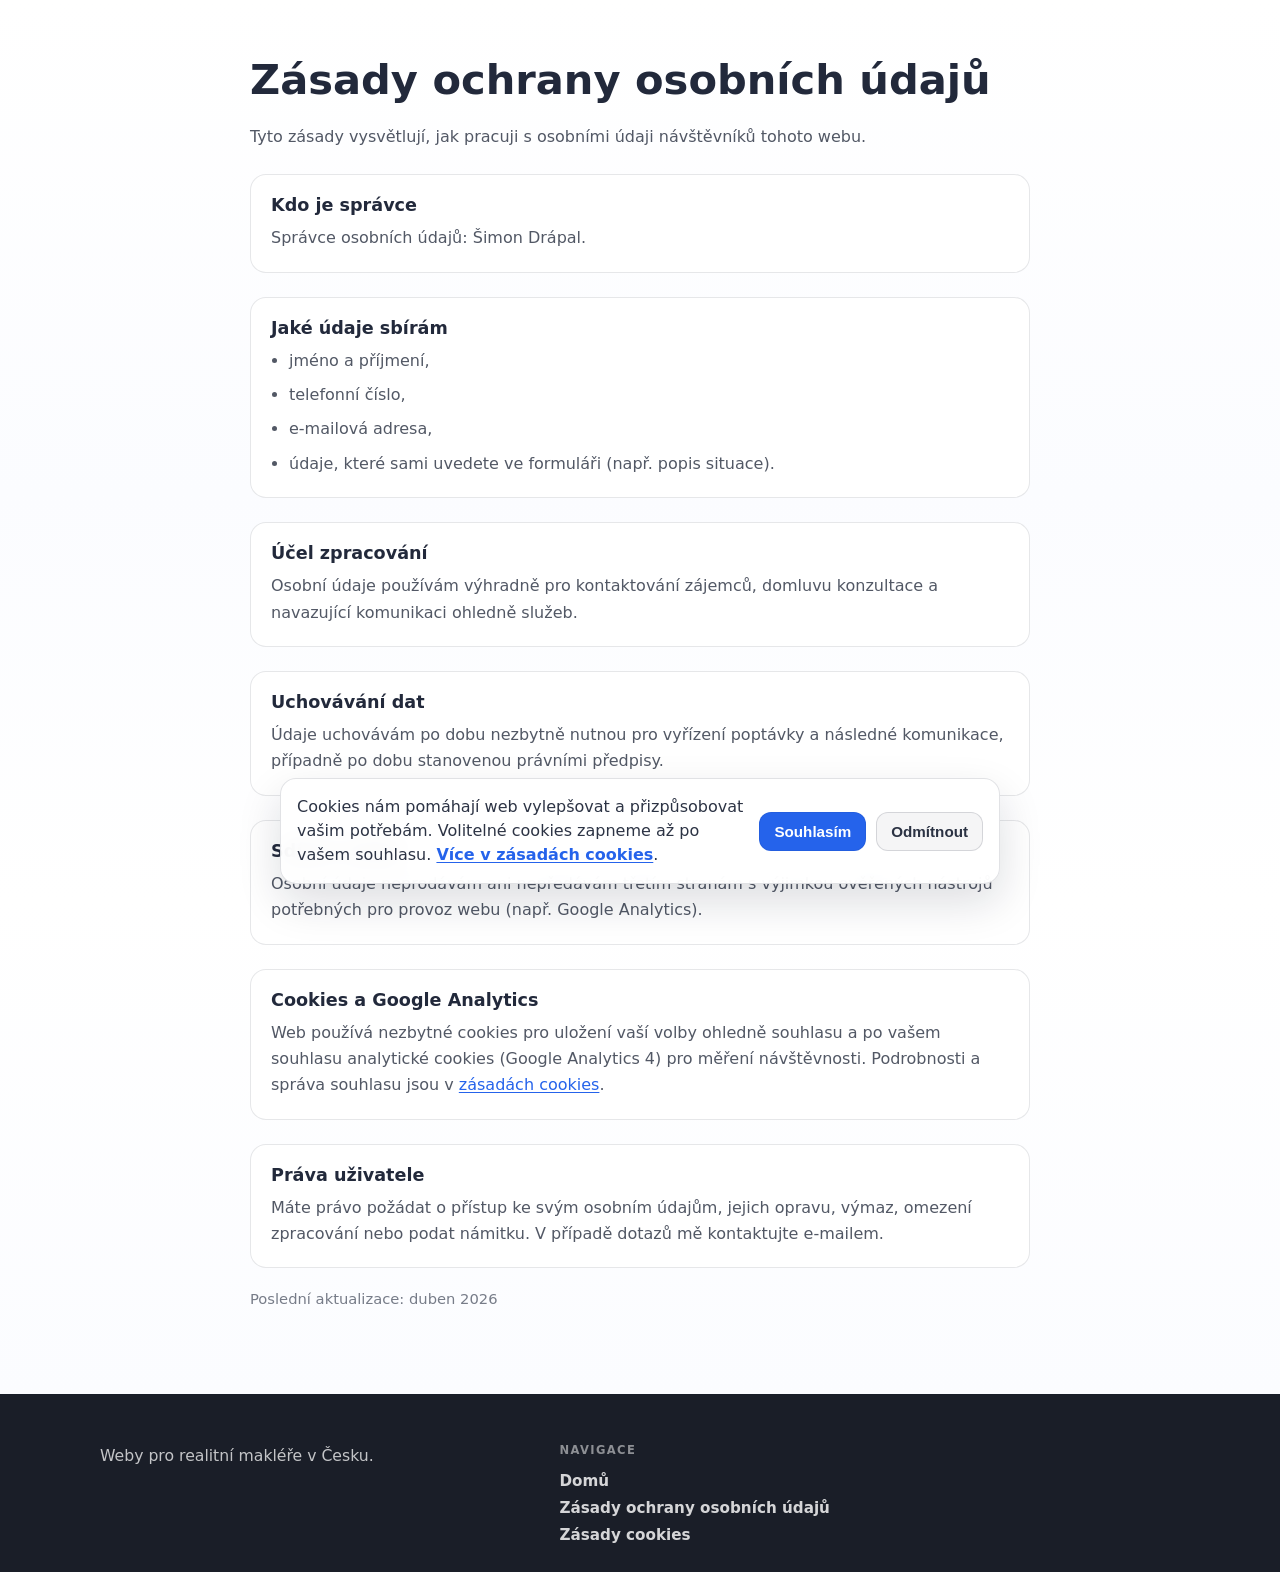
==== commit bd916f1e: "správné analýzy a cookies stránka" ====
--- a/privacy-policy.html
+++ b/privacy-policy.html
@@ -9,6 +9,25 @@
       content="Zásady ochrany osobních údajů pro web Šimona Drápala."
     />
     <link rel="stylesheet" href="styles.css" />
+
+    <!-- Google tag (gtag.js) – měření aktivní až po souhlasu (Consent Mode) -->
+    <script>
+      window.dataLayer = window.dataLayer || [];
+      function gtag() {
+        dataLayer.push(arguments);
+      }
+      gtag("consent", "default", {
+        analytics_storage: "denied",
+        ad_storage: "denied",
+        ad_user_data: "denied",
+        ad_personalization: "denied",
+        wait_for_update: 500,
+      });
+      gtag("js", new Date());
+      gtag("config", "G-74TL5J8T6V");
+    </script>
+    <script async src="https://www.googletagmanager.com/gtag/js?id=G-74TL5J8T6V"></script>
+
     <style>
       body {
         padding-top: 0;
@@ -59,6 +78,12 @@
         margin-top: 22px;
         color: var(--muted2);
         font-size: 0.92rem;
+      }
+
+      .privacy__section a {
+        color: #2563eb;
+        text-decoration: underline;
+        text-underline-offset: 2px;
       }
     </style>
   </head>
@@ -112,8 +137,10 @@
         <section class="privacy__section">
           <h2>Cookies a Google Analytics</h2>
           <p>
-            Web používá cookies pro základní funkčnost a může používat Google Analytics
-            pro měření návštěvnosti webu.
+            Web používá nezbytné cookies pro uložení vaší volby ohledně souhlasu a po vašem
+            souhlasu analytické cookies (Google Analytics 4) pro měření návštěvnosti.
+            Podrobnosti a správa souhlasu jsou v
+            <a href="cookies.html">zásadách cookies</a>.
           </p>
         </section>
 
@@ -139,8 +166,9 @@
           <nav class="footer__col footer__col--nav" aria-label="Navigace v patičce">
             <h2 class="footer__heading">Navigace</h2>
             <ul class="footer__nav">
-              <li><a class="footer__nav-link" href="/">Domů</a></li>
-              <li><a class="footer__nav-link" href="/privacy-policy">Zásady ochrany osobních údajů</a></li>
+              <li><a class="footer__nav-link" href="index.html">Domů</a></li>
+              <li><a class="footer__nav-link" href="privacy-policy.html" aria-current="page">Zásady ochrany osobních údajů</a></li>
+              <li><a class="footer__nav-link" href="cookies.html">Zásady cookies</a></li>
             </ul>
           </nav>
         </div>
--- a/styles.css
+++ b/styles.css
@@ -1758,6 +1758,17 @@
   flex: 1;
 }
 
+.cookie-banner__link {
+  color: #2563eb;
+  font-weight: 600;
+  text-decoration: underline;
+  text-underline-offset: 2px;
+}
+
+.cookie-banner__link:hover {
+  color: #1d4ed8;
+}
+
 .cookie-banner__actions {
   display: flex;
   gap: 10px;
